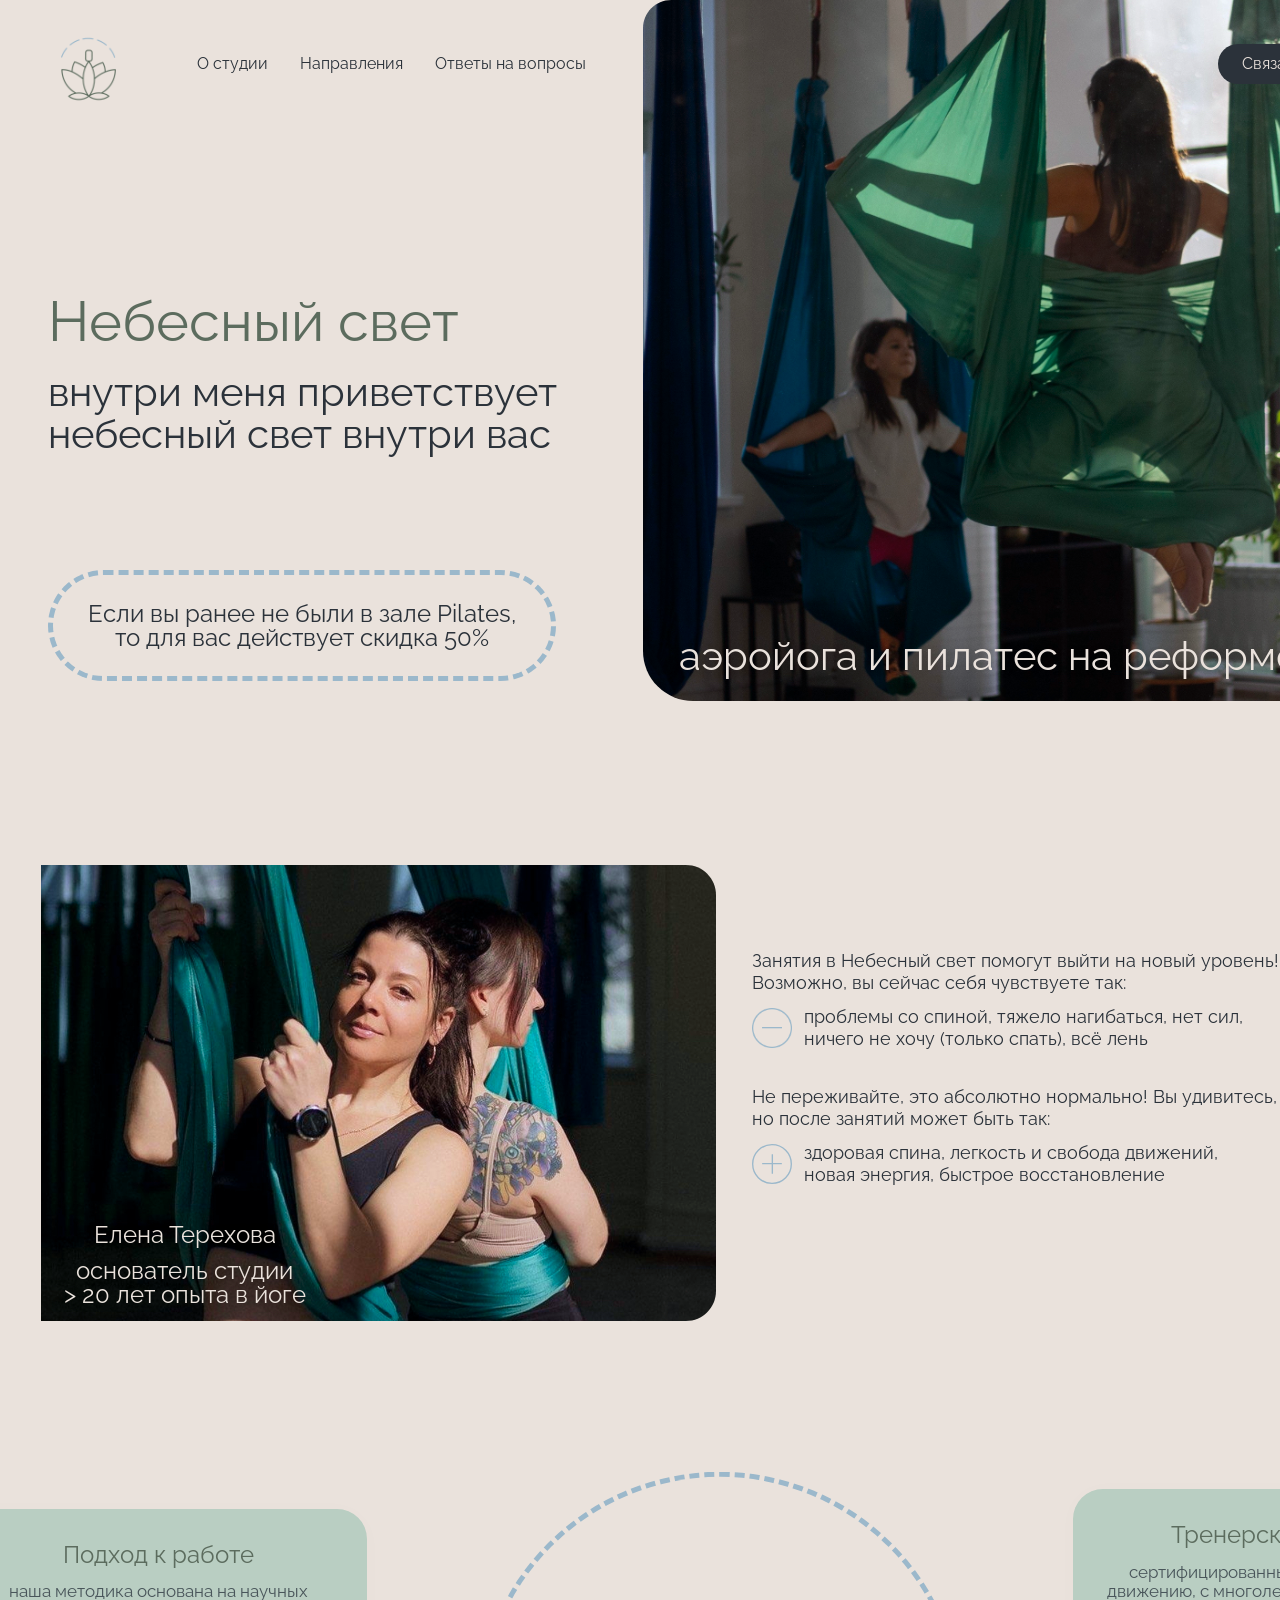
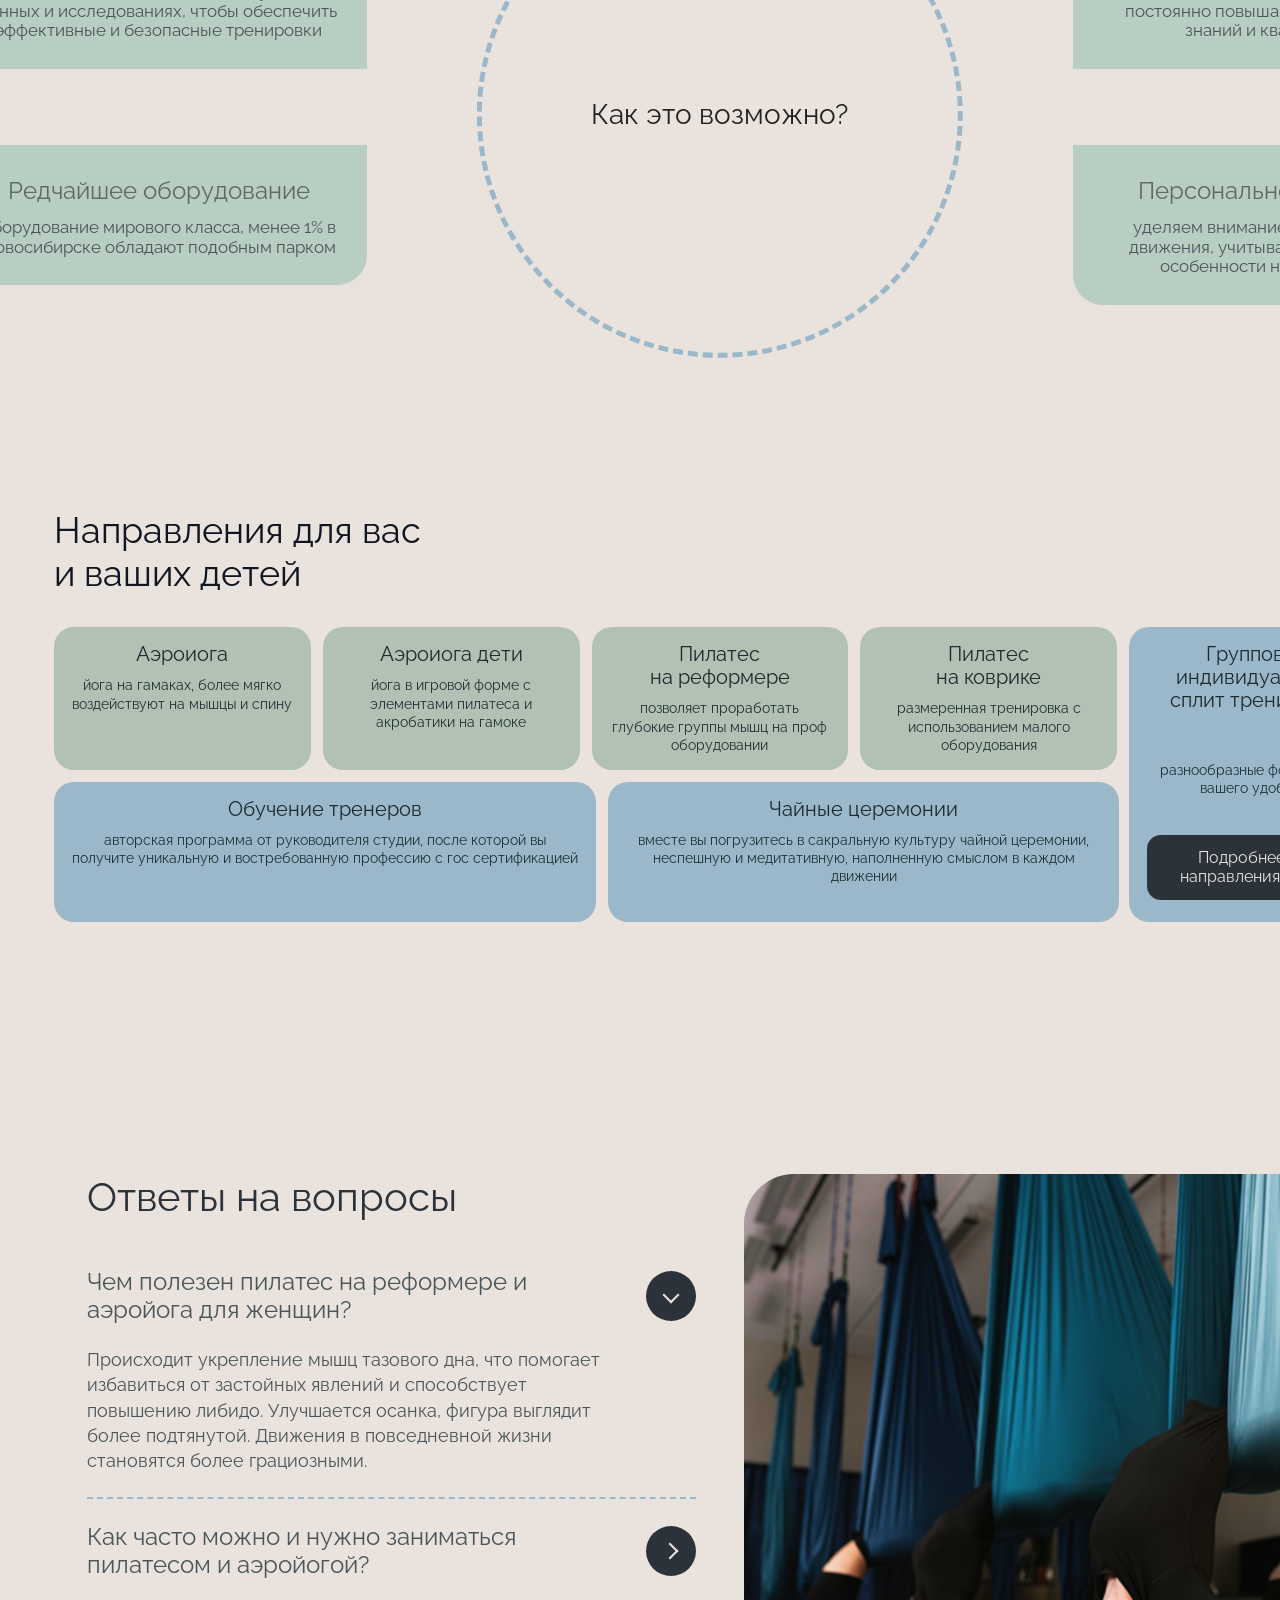
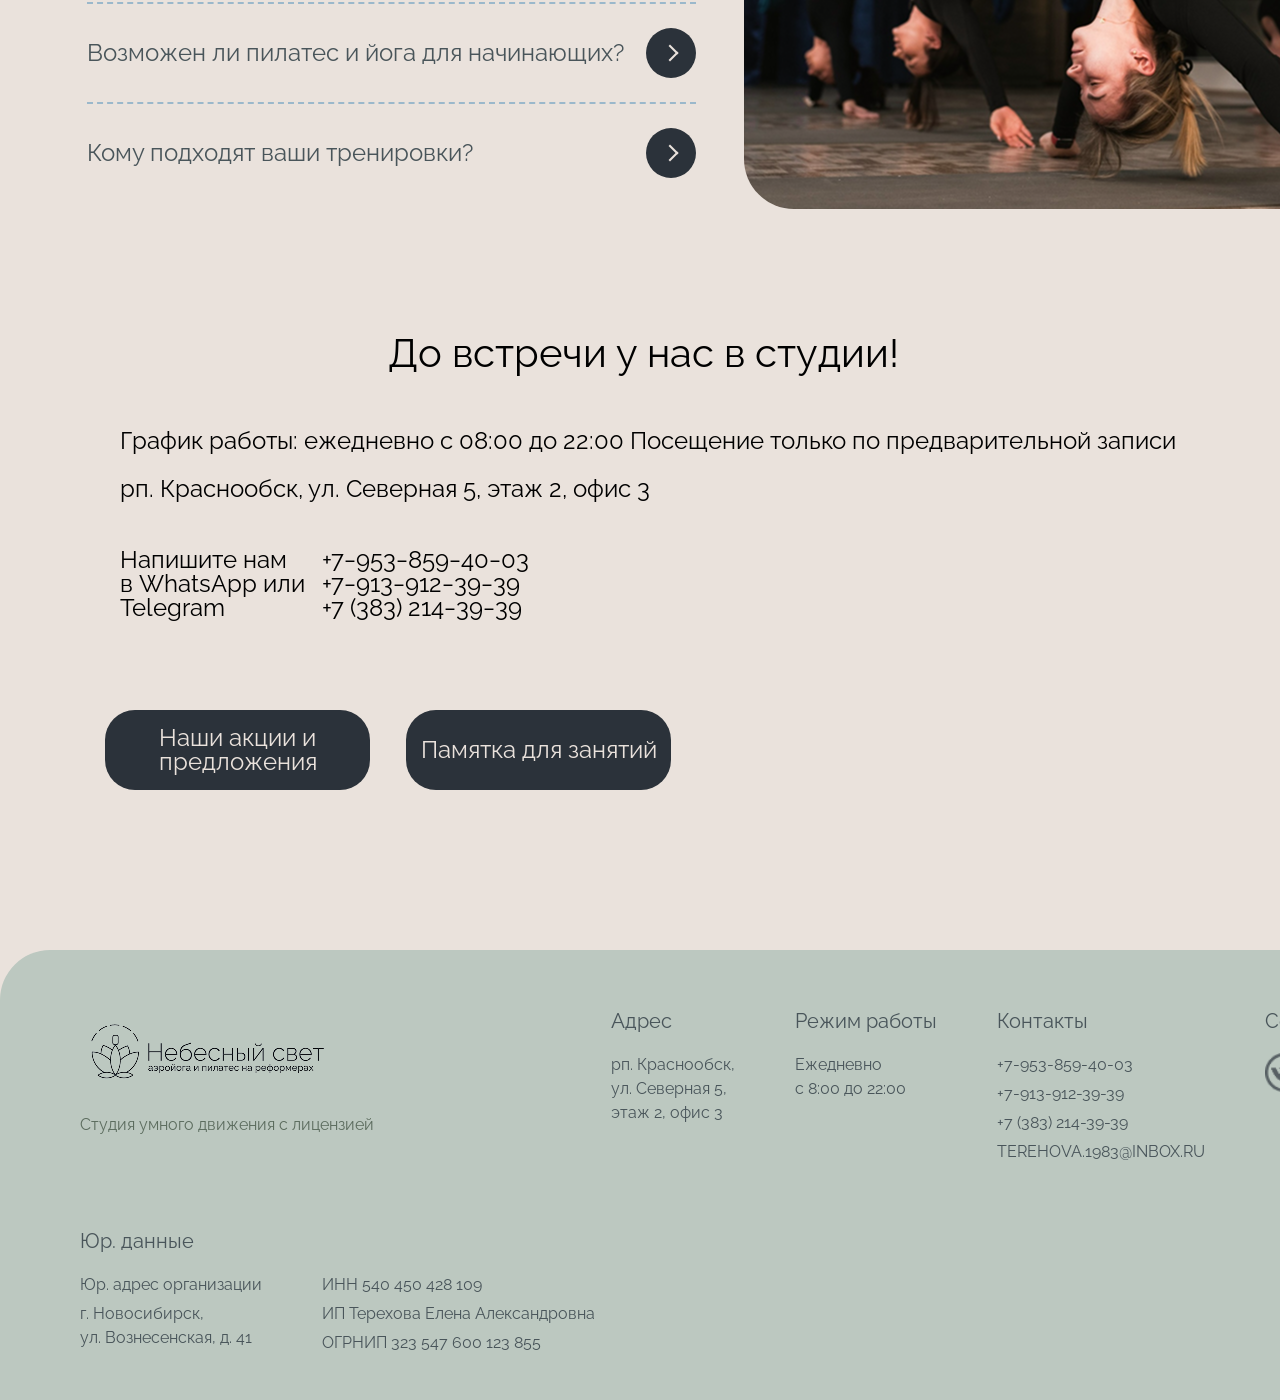
==== index.html @ 14a19663 "Add files via upload" ====
<!DOCTYPE html>
<html lang="ru">
  <head>
    <meta charset="UTF-8" />
    <meta name="viewport" content="width=device-width, initial-scale=1.0" />
    <title>Небесный свет - Главная</title>
    <link rel="preconnect" href="https://fonts.googleapis.com" />
    <link rel="preconnect" href="https://fonts.gstatic.com" crossorigin />
    <link
      href="https://fonts.googleapis.com/css2?family=Raleway:ital,wght@0,100..900;1,100..900&display=swap"
      rel="stylesheet"
    />
    <link rel="stylesheet" href="./css/normalize.css" />
    <link rel="stylesheet" href="./css/index.css" />
  </head>
  <body>
    <div class="block1">
      <header>
        <a href="#" class="logo"><img src="./img/logo.svg" alt="Логотип" /></a>
        <nav>
          <a href="#" class="anav">О студии</a>
          <a href="#" class="anav">Направления</a>
          <a href="#" class="anav">Ответы на вопросы</a>
          <button class="bhed">Связаться с нами</button>
        </nav>
      </header>
      <img class="right-part" src="./img/Правая часть.svg" alt="Тренер с ребенком в гамаках">
      <div class="right-part-overlay"></div>
      <div class="block1-caption">аэройога и пилатес на реформерах</div>
      <div class="box1">
        <h1>Небесный свет</h1>
        <h2>внутри меня приветствует
          небесный свет внутри вас</h2>
          <p class="sale">Если вы ранее не были в зале Pilates,<br>
            то для вас действует скидка 50%</p>
      </div>
    </div>
    <div class="block2">
      <div class="rightblock2">
        <img src="./img/rightpartblock2.svg" alt="Основатель студии" class="block2img">
        <div class="block2-text"><p class="name">Елена Терехова </p>
        <p class="whoname">основатель студии <br>
          > 20 лет опыта в йоге</p></div>
      </div>
      <div class="rightblock3">
        <p class="do">Занятия в Небесный свет помогут выйти на новый уровень!
                      Возможно, вы сейчас себя чувствуете так:</p>
        <div class="minus-row">
          <img src="./img/минус.png" alt="минус" class="iconminus">
          <p class="minus">проблемы со спиной, тяжело нагибаться, нет сил,<br> ничего не хочу (только спать), всё лень</p>
        </div>
        <p class="textposle-">Не переживайте, это абсолютно нормально! Вы удивитесь,<br>
          но после занятий может быть так: </p>
          <div class="plus-row">
            <img src="./img/плюс.svg" alt="плюс" class="iconminus">
            <p class="minus">здоровая спина, легкость и свобода движений,<br>
              новая энергия, быстрое восстановление</p>
          </div>
      </div>
    </div>
    <div class="block3">
      <div class="blocks blocks-left">
        <div class="circle-card" id="one">
          <div class="circle-card-title">Подход к работе</div>
          <div class="circle-card-text">наша методика основана на научных данных и исследованиях, чтобы обеспечить эффективные и безопасные тренировки</div>
        </div>
        <div class="circle-card" id="two">
          <div class="circle-card-title">Редчайшее оборудование</div>
          <div class="circle-card-text">оборудование мирового класса, менее 1% в Новосибирске обладают подобным парком</div>
        </div>
      </div>
      <div class="circle">Как это возможно?</div>
      <div class="blocks blocks-right">
        <div class="circle-card" id="three">
          <div class="circle-card-title">Тренерский состав</div>
          <div class="circle-card-text">сертифицированные специалисты по движению, с многолетним опытом работы, постоянно повышающие свой уровень знаний и квалификации</div>
        </div>
        <div class="circle-card" id="four">
          <div class="circle-card-title">Персональное внимание</div>
          <div class="circle-card-text">уделяем внимание технике каждого движения, учитывая индивидуальные особенности наших клиентов</div>
        </div>
      </div>
    </div>
    <div class="block6" id="directions">
      <h2 class="block6-title">Направления для вас<br>и ваших детей</h2>
      <div class="block6-grid">
        <div class="dir-card">
          <h3>Аэроиога</h3>
          <p>йога на гамаках, более мягко воздействуют на мышцы и спину</p>
        </div>
        <div class="dir-card">
          <h3>Аэроиога дети</h3>
          <p>йога в игровой форме с элементами пилатеса и акробатики на гамоке</p>
        </div>
        <div class="dir-card">
          <h3>Пилатес<br>на реформере</h3>
          <p>позволяет проработать глубокие группы мышц на проф оборудовании</p>
        </div>
        <div class="dir-card">
          <h3>Пилатес<br>на коврике</h3>
          <p>размеренная тренировка с использованием малого оборудования</p>
        </div>
        <div class="dir-card tall">
          <h3>Групповые<br>индивидуальные<br>сплит тренировки</h3>
          <p>разнообразные форматы для вашего удобства</p>
          <a class="dir-button" href="#">Подробнее про направления и цены</a>
        </div>
        <div class="dir-card wide">
          <h3>Обучение тренеров</h3>
          <p>авторская программа от руководителя студии, после которой вы получите уникальную и востребованную профессию с гос сертификацией</p>
        </div>
        <div class="dir-card tea">
          <h3>Чайные церемонии</h3>
          <p>вместе вы погрузитесь в сакральную культуру чайной церемонии, неспешную и медитативную, наполненную смыслом в каждом движении</p>
        </div>
      </div>
    </div>
    <div class="block5">
      <div class="block5-content">
        <h2 class="block5-title">Ответы на вопросы</h2>
        <div class="faq-container">
          <div class="faq-item open">
            <div class="faq-question">
              <span>Чем полезен пилатес на реформере и аэройога для женщин?</span>
              <div class="faq-arrow"></div>
            </div>
            <div class="faq-answer">
              Происходит укрепление мышц тазового дна, что помогает избавиться от застойных явлений и способствует повышению либидо. Улучшается осанка, фигура выглядит более подтянутой. Движения в повседневной жизни становятся более грациозными.
            </div>
          </div>
          <div class="faq-item">
            <div class="faq-question">
              <span>Как часто можно и нужно заниматься пилатесом и аэройогой?</span>
              <div class="faq-arrow"></div>
            </div>
            <div class="faq-answer">
              Рекомендуется заниматься 2-3 раза в неделю для достижения оптимальных результатов. Регулярность важна для поддержания тонуса и прогресса.
            </div>
          </div>
          <div class="faq-item">
            <div class="faq-question">
              <span>Возможен ли пилатес и йога для начинающих?</span>
              <div class="faq-arrow"></div>
            </div>
            <div class="faq-answer">
              Да, конечно! Наши программы адаптированы для любого уровня подготовки. Тренеры всегда помогут и подскажут, как правильно выполнять упражнения.
            </div>
          </div>
          <div class="faq-item">
            <div class="faq-question">
              <span>Кому подходят ваши тренировки?</span>
              <div class="faq-arrow"></div>
            </div>
            <div class="faq-answer">
              Тренировки подходят всем, кто хочет улучшить свое здоровье, гибкость и силу, независимо от возраста и физической подготовки. Есть специальные программы для детей и беременных.
            </div>
          </div>
        </div>
      </div>
      <div class="block5-image">
        <img src="./img/block5.png" alt="Ответы на вопросы">
      </div>
    </div>
    <script>
      document.querySelectorAll('.faq-question').forEach(item => {
        item.addEventListener('click', event => {
          const parent = item.parentElement;
          parent.classList.toggle('open');
        });
      });
    </script>
    <div class="block6">
      <div class="map"><script type="text/javascript" charset="utf-8" async src="https://api-maps.yandex.ru/services/constructor/1.0/js/?um=constructor%3Aa9c8f09eeb94b7755ca76f378b3cb37930aa3803324b021477bf59df770c48a4&amp;width=772&amp;height=654&amp;lang=ru_RU&amp;scroll=true"></script></div>
      <div class="righttext">
        <p class="righttext-title">До встречи у нас в студии!</p>
        <p class="righttext-content">График работы: ежедневно с 08:00 до 22:00 Посещение только по предварительной записи</p>
        <p class="righttext-address">рп. Краснообск, ул. Северная 5, этаж 2, офис 3</p>
        <div class="contactr">
        <p class="righttext-num">Напишите нам <br>
в WhatsApp или Telegram</p>
<p class="num">+7‒953‒859‒40‒03 <br>
+7‒913‒912‒39‒39 <br>
+7 (383) 214‒39‒39</p>
</div>
<div class="button6">
<button class="righttext-button">Наши акции
и предложения</button>
<button class="righttext-button">Памятка
для занятий</button>
</div>
      </div>
    </div>
    <footer class="footer">
      <div class="footer-container">
        <div class="footer-top">
          <div class="footer-brand">
            <div class="footer-logo-row">
              <img src="./img/logo.png" alt="Небесный свет" class="footer-logo">
              <div class="footer-logo-text">
              </div>
            </div>
            <p class="footer-tagline">Студия умного движения с лицензией</p>
          </div>
          <div class="footer-columns">
            <div class="footer-col">
              <h4>Адрес</h4>
              <p>рп. Краснообск,<br>ул. Северная 5,<br>этаж 2, офис 3</p>
            </div>
            <div class="footer-col">
              <h4>Режим работы</h4>
              <p>Ежедневно<br>с 8:00 до 22:00</p>
            </div>
            <div class="footer-col contacts-col">
              <h4>Контакты</h4>
              <p>+7-953-859-40-03</p>
              <p>+7-913-912-39-39</p>
              <p>+7 (383) 214-39-39</p>
              <p class="email">TEREHOVA.1983@INBOX.RU</p>
            </div>
            <div class="footer-col">
              <h4>Соц. сети</h4>
              <div class="footer-socials">
                <a href="#"><img src="./img/Link button-VK.png" alt="VK"></a>
                <a href="#"><img src="./img/Link button-wh.png" alt="WhatsApp"></a>
              </div>
            </div>
          </div>
        </div>
        <div class="footer-bottom">
          <div class="footer-legal-title">Юр. данные</div>
          <div class="footer-legal-info">
            <div class="legal-col">
              <p>Юр. адрес организации</p>
              <p>г. Новосибирск,<br>ул. Вознесенская, д. 41</p>
            </div>
            <div class="legal-col">
              <p>ИНН 540 450 428 109</p>
              <p>ИП Терехова Елена Александровна</p>
              <p>ОГРНИП 323 547 600 123 855</p>
            </div>
          </div>
        </div>
      </div>
    </footer>
  </body>
</html>
---- css/index.css ----
* {
  box-sizing: border-box;
}
body {
  margin: 0;
  padding: 0;
  width: 100%;
  min-width: 1440px;
  min-height: 100vh;
  overflow-x: hidden;
  background-color: #eae2dc;
  font-family: Raleway, sans-serif;
}
.block1 {
  position: relative;
  max-width: 1440px;
  min-height: 747px;
  margin: 0 auto;
  padding: 24px 48px 48px 48px;
  overflow: hidden;
}
header {
  display: flex;
  align-items: center;
  gap: 32px;
  height: 80px;
}
.logo {
  width: 82px;
  height: 80px;
  margin: 7px 35px 0 0;
}
nav {
  display: flex;
  align-items: center;
  gap: 32px;
}
.anav {
  font-family: Raleway;
  font-weight: 400;
  font-style: Regular;
  font-size: 16px;
  line-height: 100%;
  letter-spacing: 0%;
  text-align: center;
  font-variant: small-caps;
  text-decoration: none;
  color: #2b323a;
  white-space: nowrap;
}
.bhed {
  z-index: 2;
  margin-left: 600px;
  width: 180px;
  height: 40px;
  gap: 4px;
  border-radius: 1000px;
  padding: 8px 24px;
  background-color: #2b323a;
  color: #eae2dc;
  border: none;
  cursor: pointer;
  white-space: nowrap;
}
.bhed:hover {
  background-color: #eae2dc;
  color: #2b323a;
  border: 1px solid #2b323a;
}
.right-part{
  position: absolute;
  top: 0px;
  right: 48px;
  bottom: 48px;
  width: 52%;
  min-width: 52%;
  max-width: 52%;
  height: auto;
  object-fit: cover;
  z-index: 0;
  border-radius: 0 0 0 50px;
}
.box1{
  position: relative;
  z-index: 1;
  margin-top: 120px;
  max-width: 560px;
  color: #2b323a;
}
.box1 h1{
  margin: 185px 0 18px 0;
  font-family: Raleway;
  font-weight: 400;
  font-size: 56px;
  line-height: 64px;
  letter-spacing: 0;
  font-variant: normal;
  text-align: left;
  color: #5C6C5E;
}
.box1 h2{
  margin: 0;
  font-family: Raleway;
  font-weight: 400;
  font-size: 40px;
  line-height: 42px;
  letter-spacing: 0;
  text-align: left;
  font-variant: normal;
}
.sale{
  width: 508px;
  height: 111px;
  margin-top: 115px;
  font-family: Raleway;
font-weight: 400;
font-style: Regular;
font-size: 24px;
line-height: 100%;
letter-spacing: 0%;
font-variant: normal;
border: 5px #9BB8CB dashed;
border-radius: 100px;
  display: flex;
  align-items: center;
  justify-content: center;
  text-align: center;
  padding: 0 32px;
}
.block2 {
  width: 100%;
  max-width: 1395px;
  height: 456px;
  display: flex;
  justify-content: center;
  margin: 112px auto 0 auto;
}
rightblock2{
  max-width: 675px;
  min-height: 456px;
}
.rightblock2 {
  position: relative;
}
.block2-text {
  position: absolute;
  top: 90%;
  left: 19%;
  transform: translate(-50%, -50%);
  width: 90%;
  color: #fff;
  font-size: 36px;
  text-align: center;
  text-shadow: 0 2px 8px rgba(0,0,0,0.35);
  pointer-events: none;
  font-family: Raleway, sans-serif;
}
.name{
  font-family: Raleway;
font-weight: 400;
font-style: Regular;
font-size: 24px;
line-height: 100%;
letter-spacing: 0%;
font-variant: normal;
margin: 0 0 12px 32px;
color: #EAE2DC;
}
.whoname{
  font-family: Raleway;
font-weight: 400;
font-style: Regular;
font-size: 24px;
line-height: 100%;
letter-spacing: 0%;
font-variant: normal;
margin: 0;
margin: 0 0 21px 32px;
color: #EAE2DC;
}
.rightblock3{
  max-width: 684px;
  max-height: 286px;
}
.block1-caption {
  position: absolute;
  left: 71%;
  bottom: 77px;
  transform: translateX(-50%);
  z-index: 3;
  color: #EAE2DC;
  font-family: Raleway, sans-serif;
  font-weight: 400;
  font-style: normal;
  font-size: 40px;
  line-height: 100%;
  letter-spacing: 0;
  text-align: center;
  font-variant: normal;
  width: 90%;
  text-shadow: 0 2px 8px rgba(0,0,0,0.18);
  pointer-events:none;
  word-break: break-word;
}
#minuspng{
  width: 57px;
  height: 57px;
}
.minus-row {
  display: flex;
  align-items: center;
  gap: 12px;
  margin-top: 12px;
  margin-bottom: 10px;
}
.iconminus {
  display: inline-block;
  vertical-align: middle;
  width: 40px;
  height: 40px;
  margin-left: 36px;
}
.minus {
  margin: 0;
  font-family: Raleway, sans-serif;
  font-size: 18px;
  line-height: 22px;
  font-weight: 400;
  color: #2b323a;
  vertical-align: middle;
}
.textposle-{
  margin: 36px 45px 12px 36px ;
  font-family: Raleway, sans-serif;
  font-size: 18px;
  line-height: 22px;
  font-weight: 400;
  color: #2b323a;
  vertical-align: middle;
}
.do{
  font-family: Raleway, sans-serif;
  font-size: 18px;
  line-height: 22px;
  font-weight: 400;
  color: #2b323a;
  vertical-align: middle;
  margin: 85px 45px 0px 36px;
}
.plus-row{
  display: flex;
  align-items: center;
  gap: 12px;
  margin-top: 12px;
  margin-bottom: 10px;
}
.block3{
  margin: 112px auto 0 auto;
  display: flex;
  justify-content: center;
  align-items: center;
  width: 1285px;
  height: 564px;
  position: relative;
  gap: 45px;
}
.blocks {
  display: flex;
  flex-direction: column;
  gap: 40px;
  width: 370px;
}
.circle {
  position: absolute;
  left: 50%;
  top: 50%;
  width: 462px;
  height: 462px;
  background: none;
  border-radius: 50%;
  border: 5px dashed #9BB8CB;
  transform: translate(-50%, -50%);
  display: flex;
  align-items: center;
  justify-content: center;
  font-family: Raleway, sans-serif;
  font-size: 40px;
  font-weight: 400;
  color: #222;
  z-index: 1;
  text-align: center;
  box-sizing: border-box;
  padding: 16px;
  background: none;
}
.circle-card {
  margin-bottom: 36px;
  background: #b9cec2;
  box-sizing: border-box;
  padding: 32px 28px 28px 28px;
  font-family: Raleway, sans-serif;
  box-shadow: 0 2px 24px rgba(41,62,60,0.014);
  color: #49555A;
  font-size: 20px;
  min-height: 138px;
  position: relative;
  z-index: 2;
  word-break: break-word;
  width: 417px;
  text-align: center;
}
.circle-card-title {
  margin-bottom: 14px;
  font-size: 24px;
  color: #5C6C5E;
  font-weight: 400;
}
.circle-card-text {
  font-size: 17px;
  color: #49555A;
  font-weight: 400;
  text-align: center;
}
.blocks.blocks-left {
  position: relative;
  right: 165px;
}
.blocks.blocks-right {
  position: relative;
  left: 165px;
}
.blocks-left { align-items: flex-end; }
.blocks-right { align-items: flex-start; }

.block6{
  margin: 112px auto 0 auto;
  width: 100%;
  max-width: 1380px;
  padding: 0 24px 48px 24px;
  box-sizing: border-box;
}
.block6-title{
  font-family: Raleway, sans-serif;
  font-size: 36px;
  font-weight: 400;
  color: #0f1621;
  margin: 0 0 32px 0;
  line-height: 1.2;
}
.block6-grid{
  display: grid;
  grid-template-columns: repeat(5, 1fr);
  grid-template-rows: auto auto 80px;
  gap: 12px;
}
.dir-card{
  background: #B1C1B4;
  border-radius: 20px;
  padding: 16px 18px;
  box-sizing: border-box;
  font-family: Raleway, sans-serif;
  color: #1d2a2e;
  min-height: 140px;
  text-align: center;
}
.dir-card.tall{
  background-color: #9BB8CB;
  grid-column: 5 / span 1;
  grid-row: 1 / span 2;
  display: flex;
  flex-direction: column;
  justify-content: space-between;
  padding-bottom: 22px;
  position: relative;
}
.dir-card h3{
  margin: 0 0 10px 0;
  font-size: 20px;
  font-weight: 400;
  text-align: center;
}
.dir-card p{
  margin: 0;
  font-size: 14px;
  line-height: 1.3;
  color: #1f2f33;
  text-align: center;
}
.dir-card.wide{
  grid-column: 1 / span 3;
  grid-row: 2 / span 1;
}
.dir-button{
  color: #eae2dc;
  text-decoration: none;
  font-family: Raleway, sans-serif;
  font-size: 16px;
  padding: 14px 22px;
  border-radius: 14px;
  display: inline-block;
  background: #2b323a;
  align-self: center;
}
.dir-button:hover{
  background: #eae2dc;
  color: #2b323a;
  border: 1px solid #2b323a;
}
.dir-card.tea{
  grid-column: 4 / span 2;
  grid-row: 2 / span 1;
}
.dir-button-card{
  grid-column: 5 / span 1;
  grid-row: 3 / span 1;
  display: flex;
  align-items: center;
  justify-content: center;
}
.dir-card.wide {
  background-color: #9BB8CB;
  max-width: 542px;
  max-height: 200px;
}
.dir-card.tea {
  background-color: #9BB8CB;
  position: relative;
  grid-column: 4 / span 2;
  grid-row: 2 / span 1;
  right: 252px;
  max-width: 511px;
  max-height: 200px;
}

.block5 {
  width: 1362px;
  height: 635px;
  margin: 112px auto 0 auto;
  display: flex;
  padding: 0 0 0 48px;
  box-sizing: border-box;
}

.block5-content {
  flex: 1;
  padding: 0 48px 0 0;
  display: flex;
  flex-direction: column;
  justify-content: flex-start;
}

.block5-title {
  font-family: Raleway, sans-serif;
  font-size: 40px;
  font-weight: 400;
  color: #2b323a;
  margin: 0 0 48px 0;
}

.faq-container {
  display: flex;
  flex-direction: column;
}

.faq-item {
  border-bottom: 2px dashed #9BB8CB;
  padding-bottom: 24px;
  margin-bottom: 24px;
}
.faq-item:last-child {
  border-bottom: none;
  margin-bottom: 0;
  padding-bottom: 0;
}

.faq-question {
  display: flex;
  justify-content: space-between;
  align-items: center;
  font-family: Raleway, sans-serif;
  font-size: 24px;
  color: #49555A;
  cursor: pointer;
  gap: 20px;
}

.faq-arrow {
  width: 50px;
  height: 50px;
  border-radius: 50%;
  background-color: #2b323a;
  display: flex;
  justify-content: center;
  align-items: center;
  flex-shrink: 0;
  transition: transform 0.3s ease;
}

.faq-arrow::after {
  content: '';
  border: solid #eae2dc;
  border-width: 0 2px 2px 0;
  display: inline-block;
  padding: 5px;
  transform: rotate(-45deg);
  margin-left: -2px;
}

.faq-item.open .faq-arrow {
  transform: rotate(90deg);
}

.faq-answer {
  display: none;
  font-family: Raleway, sans-serif;
  font-size: 18px;
  line-height: 1.4;
  color: #49555A;
  margin-top: 24px;
  max-width: 90%;
}
.faq-item.open .faq-answer {
  display: block;
}

.block5-image {
  width: 50%;
  position: relative;
  display: flex;
}
.block5-image img {
  width: 100%;
  height: 100%;
  object-fit: cover;
  border-top-left-radius: 50px;
  border-bottom-left-radius: 50px;
}
.block6{
  display: flex;
  margin-top: 112px;
  margin-bottom: 112px;
}
#directions{
  flex-direction: column;
}
.map{
border-top-right-radius: 30px;
border-bottom-right-radius: 30px;

}
.righttext-title{
  font-family: Raleway;
font-weight: 400;
font-style: Regular;
font-size: 40px;
line-height: 100%;
letter-spacing: 0%;
text-align: center;
font-variant: normal;
margin: 12px 76px 56px 80px;

}
.righttext-content{
  font-family: Raleway;
font-weight: 400;
font-style: Regular;
font-size: 24px;
line-height: 100%;
letter-spacing: 0%;
font-variant: normal;
margin: 0 53px 24px 66px;
}
.righttext-address{
  font-family: Raleway;
font-weight: 400;
font-style: Regular;
font-size: 24px;
line-height: 100%;
letter-spacing: 0%;
font-variant: normal;
margin: 0 68px 23px 66px;
}
.righttext-num{
  width: 202px;
  font-family: Raleway;
font-weight: 400;
font-style: Regular;
font-size: 24px;
line-height: 100%;
letter-spacing: 0%;
}
.num{
  font-family: Raleway;
font-weight: 400;
font-style: Regular;
font-size: 24px;
line-height: 100%;
letter-spacing: 0%;
font-variant: normal;
}
.contactr{
  display: flex;
  margin-left: 66px;
  margin-bottom: 66px;
}
.righttext-button{
  width: 265px;
height: 80px;
font-family: Raleway;
font-weight: 400;
font-style: Regular;
font-size: 24px;
line-height: 100%;
letter-spacing: 0%;
text-align: center;
font-variant: normal;
background-color: #2b323a;
color: #eae2dc;
border: none;
border-radius: 30px;

}
.righttext-button:hover{
  background: #eae2dc;
  color: #2b323a;
  border: 1px solid #2b323a;
}
.button6{
  display: flex;
  margin-left: 51px;
  gap: 36px;
}

/* Footer Styles */
.footer {
  width: 100%;
  max-width: 1440px;
  margin: 0 auto;
  background-color: #BCC8C0; /* Sage green tone matching screenshot */
  border-top-left-radius: 50px;
  border-top-right-radius: 50px;
  padding: 60px 80px 40px 80px;
  box-sizing: border-box;
  color: #2b323a;
}

.footer-container {
  display: flex;
  flex-direction: column;
  gap: 60px;
}

.footer-top {
  display: flex;
  justify-content: space-between;
  align-items: flex-start;
}

.footer-brand {
  max-width: 350px;
}

.footer-logo-row {
  display: flex;
  align-items: center;
  gap: 15px;
  margin-bottom: 20px;
}

.footer-logo {
  height: auto;
}

.footer-logo-text h3 {
  margin: 0;
  font-size: 24px;
  font-weight: 400;
  line-height: 1.2;
  color: #5C6C5E; /* Darker green for brand name */
}

.footer-logo-text p {
  margin: 5px 0 0 0;
  font-size: 12px;
  color: #5C6C5E;
}

.footer-tagline {
  font-size: 16px;
  color: #5C6C5E;
  margin: 0;
}

.footer-columns {
  display: flex;
  gap: 60px;
}

.footer-col h4 {
  font-size: 20px;
  font-weight: 400;
  margin: 0 0 20px 0;
  color: #49555A;
}

.footer-col p {
  margin: 0;
  font-size: 16px;
  line-height: 1.5;
  color: #49555A;
}

.contacts-col p {
  margin-bottom: 5px;
}

.email {
  text-transform: uppercase;
  margin-top: 10px;
  display: block;
}

.footer-socials {
  display: flex;
  gap: 15px;
}

.footer-socials img {
  width: 40px;
  height: 40px;
}

.footer-bottom {
  border-top: 1px solid rgba(0,0,0,0.0); /* Divider if needed, invisible for now */
  padding-top: 0;
}

.footer-legal-title {
  font-size: 20px;
  margin-bottom: 20px;
  color: #49555A;
}

.footer-legal-info {
  display: flex;
  gap: 60px;
}

.legal-col p {
  margin: 0 0 5px 0;
  font-size: 16px;
  color: #49555A;
  line-height: 1.5;
}

@media (max-width: 900px) {
  .footer {
    padding: 40px 20px;
    border-radius: 30px 30px 0 0;
  }

  .footer-top {
    flex-direction: column;
    gap: 40px;
  }

  .footer-columns {
    flex-direction: column;
    gap: 30px;
  }

  .footer-legal-info {
    flex-direction: column;
    gap: 20px;
  }
}

@media (max-width: 1400px) {
  .block3 {
    width: 98vw;
    min-width: 320px;
    max-width: 100vw;
    gap: 29.3194vw;
  }
  .blocks { width: 28vw; min-width: 220px; }
  .circle { width: 38vw; height: 38vw; min-width: 240px; min-height: 240px; font-size: 28px; }
}
@media (max-width: 900px) {
  .block3 {
    margin: 71px 0 0 0;
    flex-direction: column;
    height: auto;
    width: 100vw;
    gap: 12px;
  }
  .blocks {
    width: 96vw;
    min-width: 0;
    gap: 12px;
    align-items: center;
  }
  .circle {
    position: relative;
    left: 3%;
    top: unset;
    width: 230px;
    height: 230px;
    min-width: unset;
    min-height: unset;
    font-size: 19px;
    padding: 6px;
    margin: 16px auto 22px auto;
    transform: none;
    text-align: center;
    display: flex;
    justify-content: center;
    align-items: center;
  }
  .circle-card {
    border-radius: 20px;
    padding: 18px 11px 14px 13px;
    font-size: 16px;
    min-height: 0;
    width: 100%;
    margin-bottom: 0;
  }
  .circle-card-title {
    font-size: 17px;
    margin-bottom: 6px;
  }
  .circle-card-text {
    font-size: 14px;
  }
  .blocks-left, .blocks-right { align-items: center; }
  .blocks.blocks-left { right: 0; }
  .blocks.blocks-right { left: 0; }
  .block6{
    margin: 54px 0 24px 0;
    padding: 0 10px 32px 10px;
  }
  .block6-title{
    font-size: 24px;
    text-align: center;
    margin-bottom: 18px;
  }
  .block6-grid{
    grid-template-columns: 1fr;
    grid-template-rows: auto;
    justify-items: stretch;
  }
  .dir-card,
  .dir-card.wide,
  .dir-card.tall,
  .dir-card.tea,
  .dir-button-card{
    grid-column: auto;
    grid-row: auto;
    max-width: none;
    max-height: none;
    position: static;
    right: 0;
  }
  .dir-card{
    min-height: auto;
    width: 100%;
  }
  .dir-card.tall,
  .dir-card.wide,
  .dir-card.tea{
    width: 100%;
  }
  .dir-button-card{
    display: flex;
    justify-content: center;
  }
  .dir-button{
    position: relative;
    top: 10px;
    width: auto;
    text-align: center;
  }

  .block5 {
    margin: 54px 0 0 0;
    flex-direction: column;
    padding: 0 0 32px 0; /* Removed side padding to allow full control */
  }
  .block5-content {
    width: 100%;
    padding: 0 10px; /* Add padding here for content */
    margin-bottom: 24px;
    box-sizing: border-box;
  }
  .block5-title {
    font-size: 24px;
    text-align: center;
    margin-bottom: 24px;
  }
  .faq-question {
    font-size: 18px;
    gap: 12px;
  }
  .faq-arrow {
    width: 40px;
    height: 40px;
  }
  .faq-answer {
    font-size: 16px;
    margin-top: 16px;
  }
  .block5-image {
    width: 92%;
    margin: 0 auto;
    height: auto;
    justify-content: center;
  }
  .block5-image img {
    border-radius: 20px;
    height: 300px;
    object-fit: cover;
    width: 100%;
  }
}
#one{
border-top-right-radius: 30px;
border-bottom-left-radius: 30px;
}
#two{
border-top-left-radius: 30px;
border-bottom-right-radius: 30px;
}
#three{
border-top-left-radius: 30px;
border-bottom-right-radius: 30px;
}
#four{
border-top-right-radius: 30px;
border-bottom-left-radius: 30px;
}
@media (max-width: 900px) {
  body {
    min-width: 100vw;
    padding: 0;
  }
  .block1 {
    max-width: 100vw;
    padding: 12px 8px 24px 8px;
    min-height: unset;
    height: auto;
  }
  header {
    flex-direction: column;
    height: auto;
    gap: 12px;
    padding: 0;
  }
  .logo {
    margin: 0 auto 12px auto;
    width: 64px;
    height: 64px;
  }
  .bhed {
    margin-left: 0;
    margin-top: 8px;
    width: 100%;
    min-width: 0;
    font-size: 16px;
  }
  .right-part {
    position: static;
    width: 100vw;
    min-width: unset;
    max-width: 100vw;
    height: auto;
    border-radius: 0;
    margin: 10px 0 0 0;
    display: block;
  }
  .box1 {
    margin-top: 32px;
    max-width: 100vw;
    padding: 0;
    text-align: center;
  }
  .box1 h1, .box1 h2 {
    font-size: 28px;
    line-height: 32px;
    margin-left: 0;
    text-align: center;
  }
  .sale {
    width: 100%;
    min-width: 0;
    font-size: 16px;
    padding: 4px 8px;
    margin-top: 24px;
    height: auto;
  }
  .block2 {
    flex-direction: column;
    width: 100vw;
    max-width: 100vw;
    min-width: 0;
    height: auto;
    margin: 40px auto 0 auto;
    padding: 0;
    gap: 16px;
  }
  .rightblock2, .rightblock3 {
    max-width: 100vw;
    min-width: 0;
    width: 100vw;
    margin: 0;
  }
  .block2img {
    width: 100vw;
    height: auto;
    border-radius: 0;
    display: block;
  }
  .block2-text {
    width: 96vw;
    left: 50%;
    top: 50%;
    font-size: 18px;
    padding: 4px 4vw;
  }
  .name, .whoname {
    font-size: 18px;
    margin-left: 0;
  }
  .rightblock2 {
    position: relative;
  }
  .bhed {
    position: absolute;
    right: 12px;
    left: unset;
    bottom: 12px;
    margin: 0;
    min-width: 120px;
    width: auto;
    z-index: 3;
  }
  .block2-text {
    left: 0;
    right: unset;
    top: unset;
    bottom: 0;
    width: auto;
    max-width: 90vw;
    padding: 12px 16px 10px 16px;
    text-align: left;
    font-size: 16px;
    background: none;
  }
  .block1 {
    position: relative;
  }
  .bhed {
    position: absolute;
    top: 16px;
    right: 16px;
    left: unset;
    bottom: unset;
    margin: 0;
    z-index: 10;
    width: auto;
    min-width: 120px;
  }
  .rightblock2 {
    position: relative;
  }
  .block2-text {
    left: 50%;
    bottom: 18px;
    top: unset;
    right: unset;
    transform: translateX(-50%);
    text-align: center;
    width: auto;
    max-width: 90vw;
    padding: 10px 12px 8px 12px;
    font-size: 16px;
    background: rgba(44,54,70,0.76);
    border-radius: 14px;
    word-break: break-word;
    box-sizing: border-box;
  }
  .block1-caption {
    font-size: 20px;
    left: 50%;
    bottom: 195px;
    width: 98vw;
    max-width: none;
    padding: 4px 6vw;
    text-align: center;
    transform: translateX(-50%);
  }
  .minus-row {
    gap: 10px;
  }
  .iconminus {
    width: 30px;
    height: 30px;
  }
  .minus {
    font-size: 14px;
    line-height: 18px;
  }
}

@media (max-width: 500px) {
  .block1 {
    padding: 4px 2px 10px 2px;
  }
  .box1 h1 {
    font-size: 20px;
    margin: 18px 0 10px 0;
  }
  .box1 h2, .name, .whoname {
    font-size: 14px;
  }
  nav {
    gap: 8px;
    font-size: 12px;
  }
  .bhed {
    top: 124px;
        left: 60px;
    height: 32px;
    font-size: 12px;
    padding: 4px 8px;
  }
  .sale {
    width: 301px;
    border-width: 2px;
    padding: 1px 4px;
    font-size: 12px;
    border-radius: 30px;
  }
}
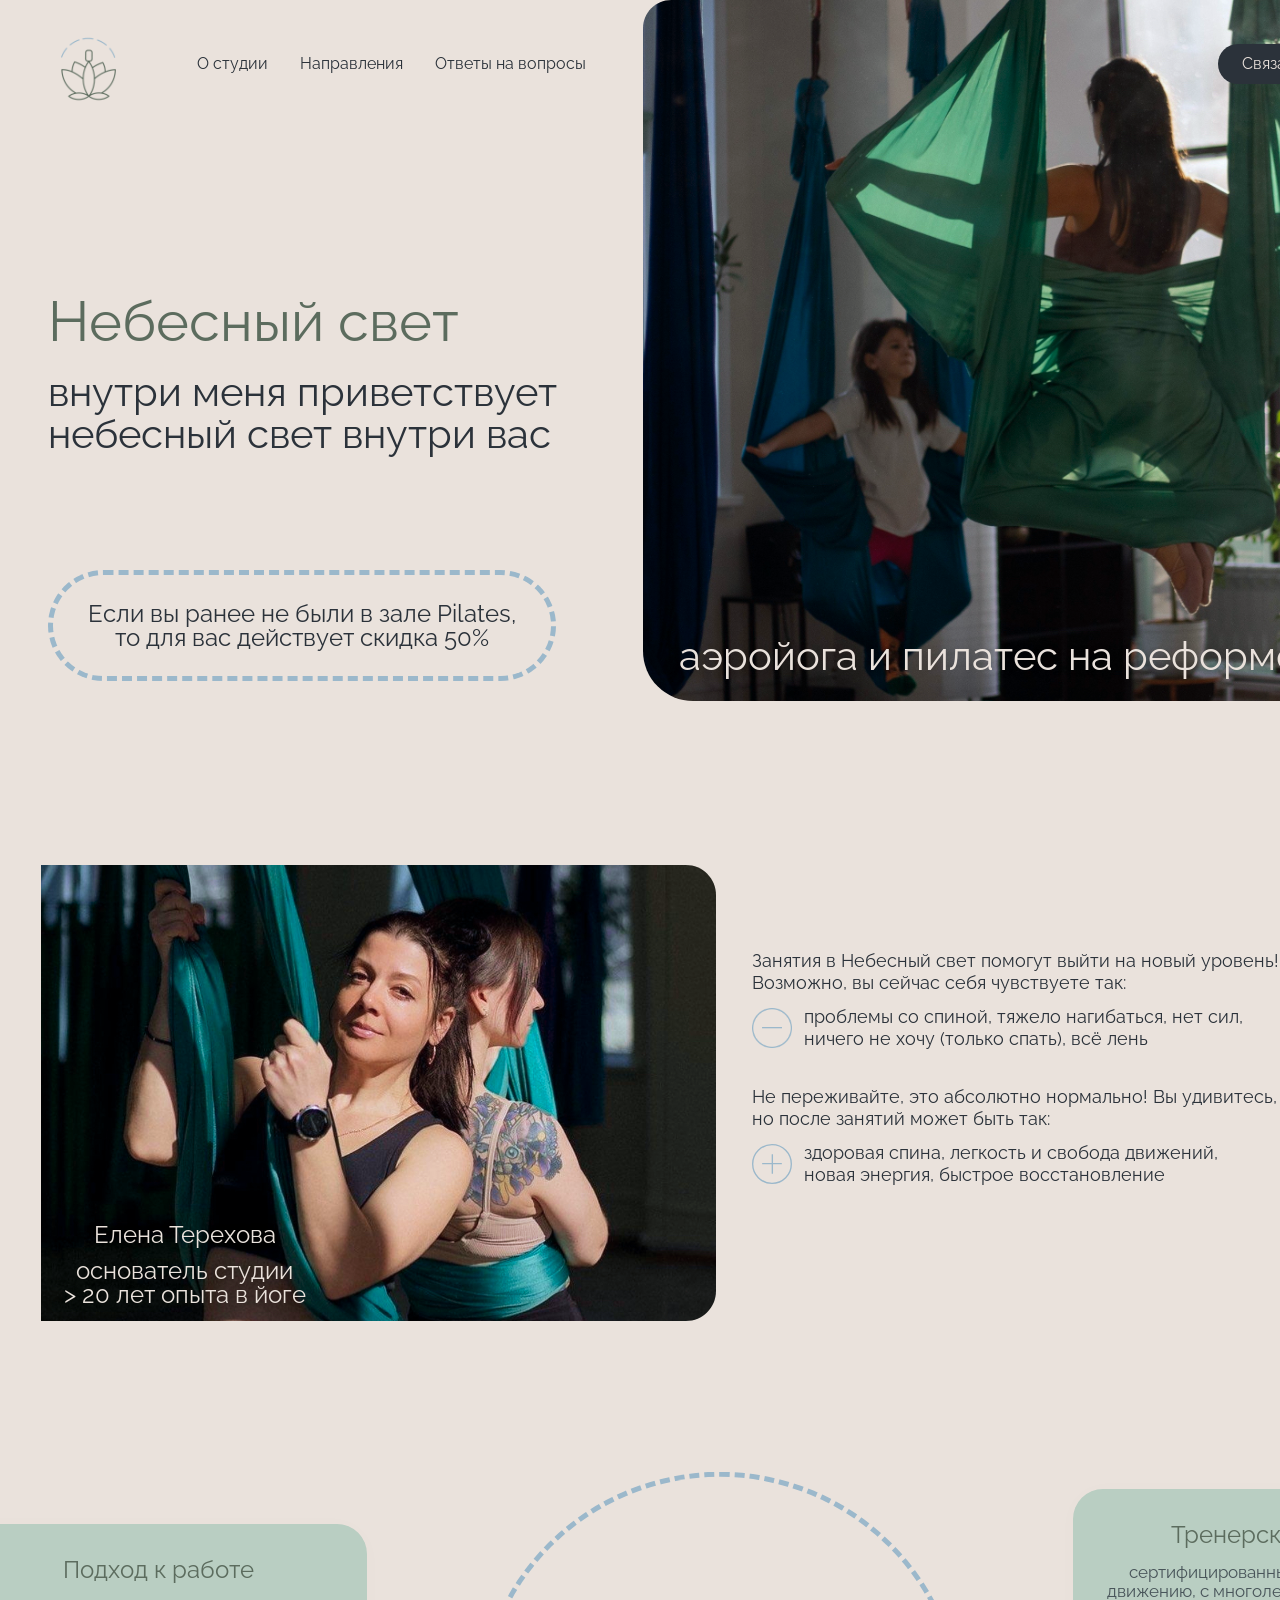
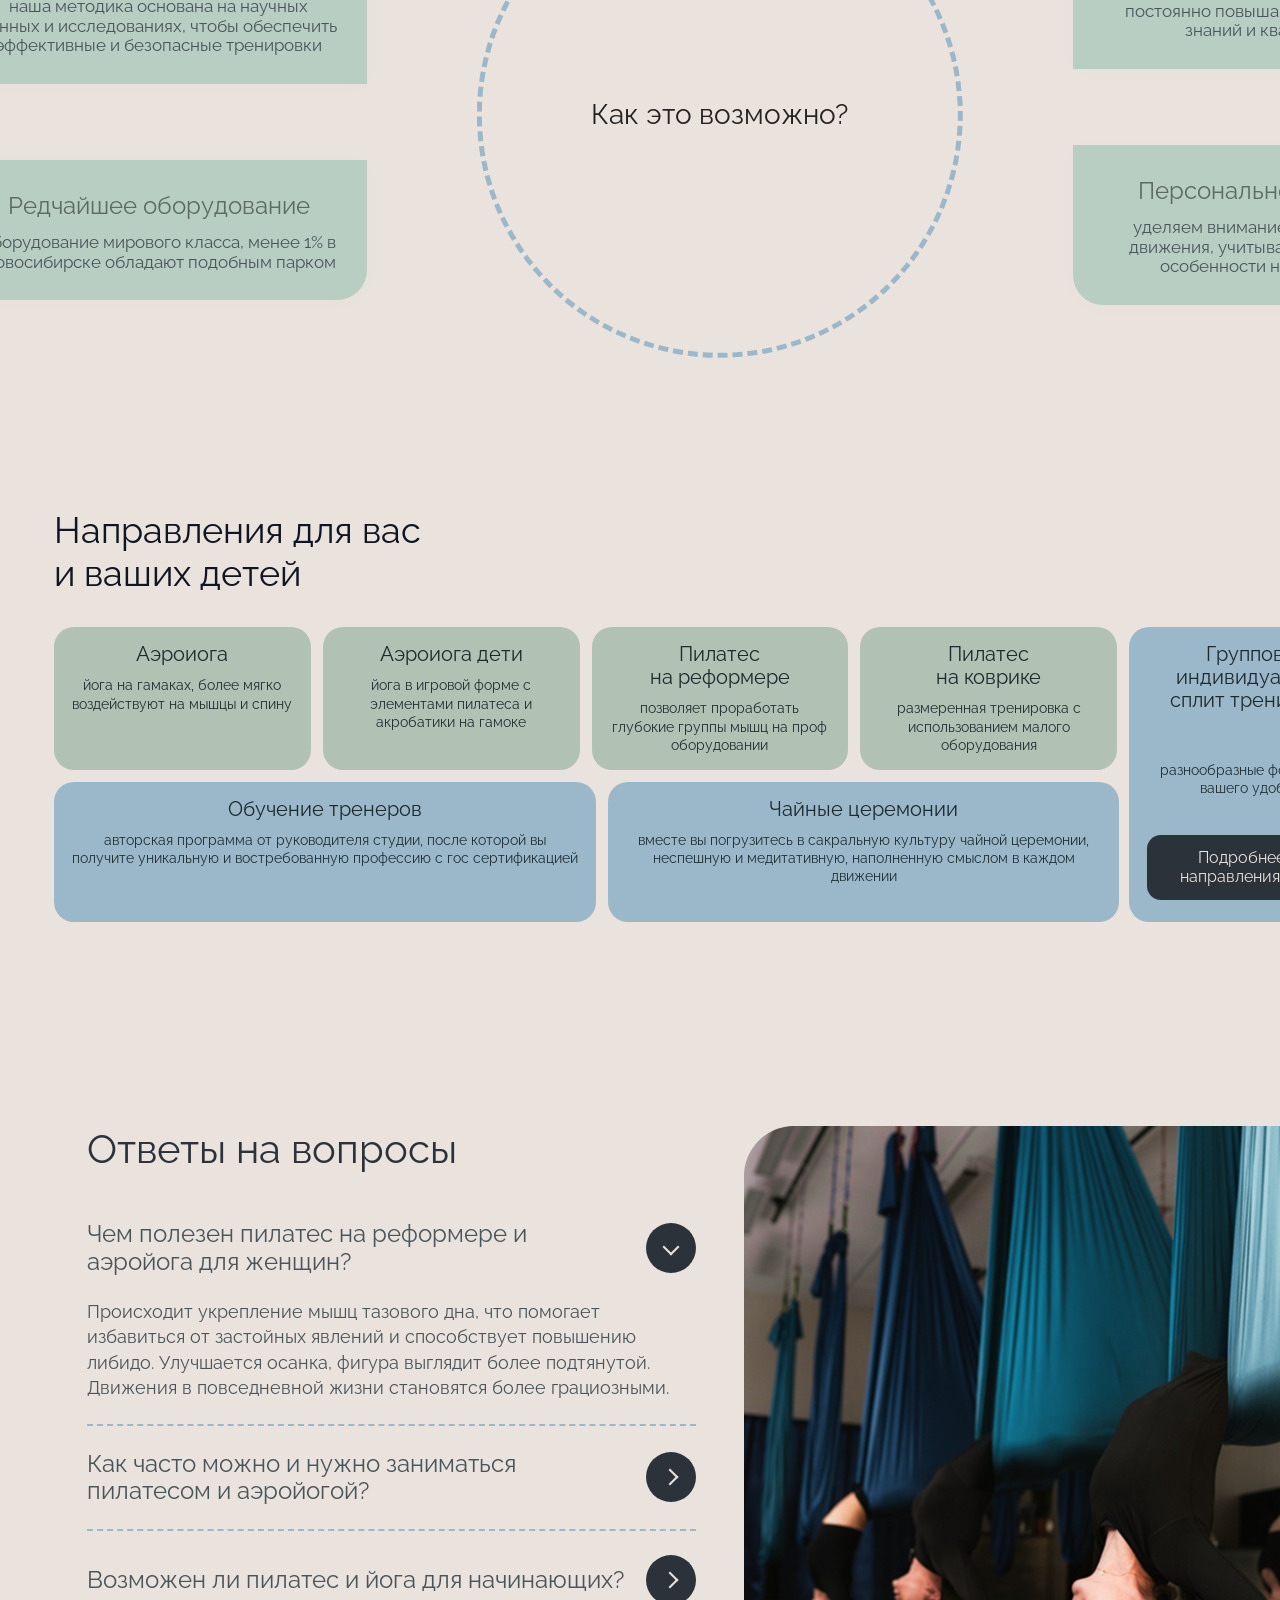
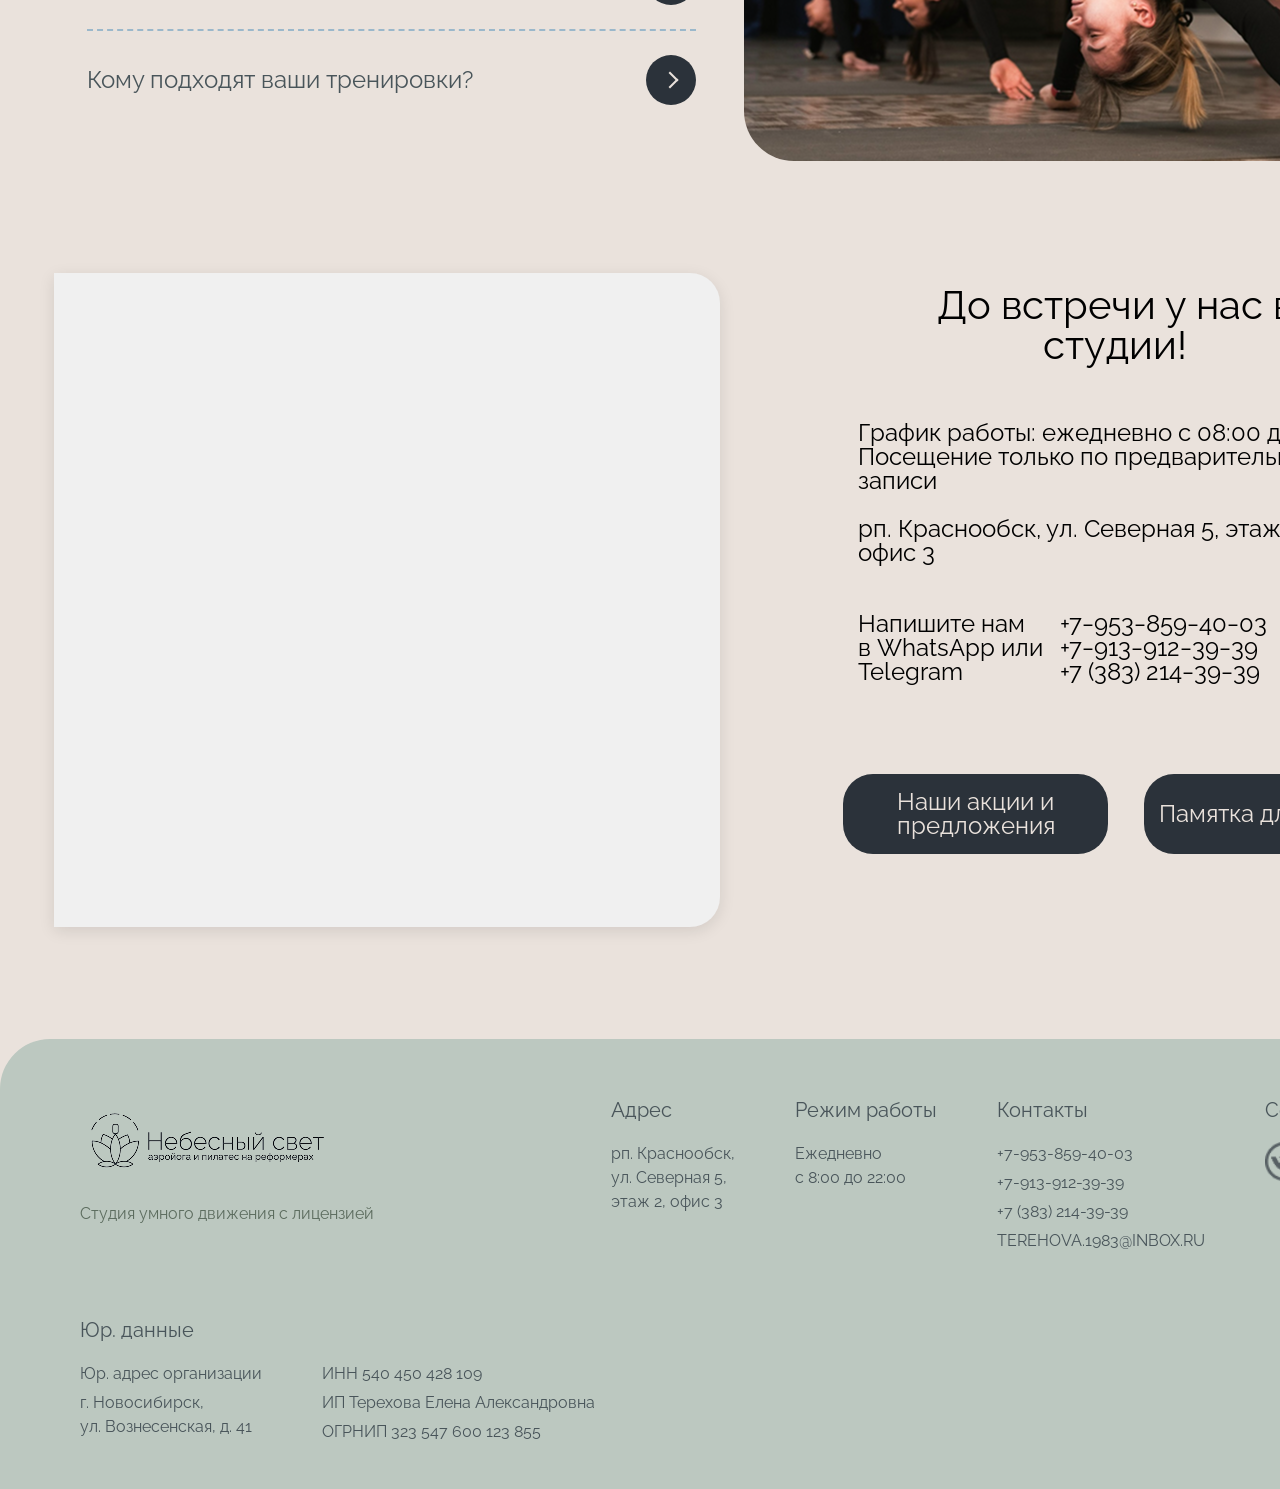
==== commit 82bdcf75: "Add files via upload" ====
--- a/index.html
+++ b/index.html
@@ -170,7 +170,7 @@
       });
     </script>
     <div class="block6">
-      <div class="map"><script type="text/javascript" charset="utf-8" async src="https://api-maps.yandex.ru/services/constructor/1.0/js/?um=constructor%3Aa9c8f09eeb94b7755ca76f378b3cb37930aa3803324b021477bf59df770c48a4&amp;width=772&amp;height=654&amp;lang=ru_RU&amp;scroll=true"></script></div>
+      <div class="map"><script type="text/javascript" charset="utf-8" async src="https://api-maps.yandex.ru/services/constructor/1.0/js/?um=constructor%3Aa9c8f09eeb94b7755ca76f378b3cb37930aa3803324b021477bf59df770c48a4&amp;width=100%25&amp;height=654&amp;lang=ru_RU&amp;scroll=true"></script></div>
       <div class="righttext">
         <p class="righttext-title">До встречи у нас в студии!</p>
         <p class="righttext-content">График работы: ежедневно с 08:00 до 22:00 Посещение только по предварительной записи</p>
--- a/css/index.css
+++ b/css/index.css
@@ -466,6 +466,9 @@
   border-bottom: 2px dashed #9BB8CB;
   padding-bottom: 24px;
   margin-bottom: 24px;
+  width: 100%;
+  max-width: 100%;
+  box-sizing: border-box;
 }
 .faq-item:last-child {
   border-bottom: none;
@@ -482,6 +485,13 @@
   color: #49555A;
   cursor: pointer;
   gap: 20px;
+  width: 100%;
+  box-sizing: border-box;
+}
+.faq-question span {
+  flex: 1;
+  min-width: 0;
+  word-wrap: break-word;
 }
 
 .faq-arrow {
@@ -517,7 +527,9 @@
   line-height: 1.4;
   color: #49555A;
   margin-top: 24px;
-  max-width: 90%;
+  max-width: 100%;
+  word-wrap: break-word;
+  overflow-wrap: break-word;
 }
 .faq-item.open .faq-answer {
   display: block;
@@ -539,14 +551,50 @@
   display: flex;
   margin-top: 112px;
   margin-bottom: 112px;
+  gap: 48px;
+  align-items: flex-start;
+  max-width: 1380px;
+  margin-left: auto;
+  margin-right: auto;
+  padding: 0 24px;
+  box-sizing: border-box;
 }
 #directions{
   flex-direction: column;
+  gap: 0;
+}
+.block6:not(#directions) .map {
+  flex: 0 0 50%;
+  max-width: 50%;
+  height: 654px;
+}
+.block6:not(#directions) .righttext {
+  flex: 0 0 50%;
+  max-width: 50%;
+  padding-left: 24px;
+  box-sizing: border-box;
 }
 .map{
-border-top-right-radius: 30px;
-border-bottom-right-radius: 30px;
-
+  border-top-right-radius: 30px;
+  border-bottom-right-radius: 30px;
+  overflow: hidden;
+  width: 100%;
+  height: 654px;
+  min-height: 654px;
+  position: relative;
+  background: #f0f0f0;
+  box-shadow: 0 4px 16px rgba(0, 0, 0, 0.1);
+}
+.map iframe,
+.map > div,
+.map > script + div {
+  width: 100% !important;
+  height: 100% !important;
+  border: none;
+  display: block;
+}
+.map script {
+  display: none;
 }
 .righttext-title{
   font-family: Raleway;
@@ -835,13 +883,15 @@
   .blocks.blocks-left { right: 0; }
   .blocks.blocks-right { left: 0; }
   .block6{
-    margin: 54px 0 24px 0;
+    margin: 54px 0 0px 0;
     padding: 0 10px 32px 10px;
   }
   .block6-title{
     font-size: 24px;
     text-align: center;
     margin-bottom: 18px;
+    position: relative;
+    right: -85px;
   }
   .block6-grid{
     grid-template-columns: 1fr;
@@ -881,15 +931,32 @@
   }
 
   .block5 {
-    margin: 54px 0 0 0;
+    width: 100% !important;
+    max-width: 100vw !important;
+    height: auto !important;
+    margin: 54px 0 64px 0;
     flex-direction: column;
-    padding: 0 0 32px 0; /* Removed side padding to allow full control */
+    padding: 0 10px 32px 10px;
+    position: relative;
+    z-index: 0;
+    box-sizing: border-box;
+    overflow-x: hidden;
   }
   .block5-content {
     width: 100%;
-    padding: 0 10px; /* Add padding here for content */
+    max-width: 100%;
+    padding: 0;
     margin-bottom: 24px;
     box-sizing: border-box;
+    overflow-x: hidden;
+  }
+  .faq-container {
+    width: 100%;
+    max-width: 100%;
+    box-sizing: border-box;
+  }
+  .faq-answer {
+    max-width: 100%;
   }
   .block5-title {
     font-size: 24px;
@@ -899,6 +966,14 @@
   .faq-question {
     font-size: 18px;
     gap: 12px;
+    width: 100%;
+    max-width: 100%;
+  }
+  .faq-question span {
+    flex: 1;
+    min-width: 0;
+    word-wrap: break-word;
+    overflow-wrap: break-word;
   }
   .faq-arrow {
     width: 40px;
@@ -907,23 +982,39 @@
   .faq-answer {
     font-size: 16px;
     margin-top: 16px;
+    max-width: 100%;
+    word-wrap: break-word;
+    overflow-wrap: break-word;
   }
   .block5-image {
-    width: 92%;
+    width: 100%;
+    max-width: 100%;
     margin: 0 auto;
     height: auto;
     justify-content: center;
+    position: relative;
+    overflow: hidden;
+    box-sizing: border-box;
   }
   .block5-image img {
+    position: static;
+    right: auto;
+    left: auto;
     border-radius: 20px;
-    height: 300px;
+    height: auto;
+    min-height: 300px;
+    max-height: 400px;
     object-fit: cover;
     width: 100%;
+    max-width: 100%;
+    display: block;
+    margin: 0;
   }
 }
 #one{
 border-top-right-radius: 30px;
 border-bottom-left-radius: 30px;
+  margin-top: 30px;
 }
 #two{
 border-top-left-radius: 30px;
@@ -1108,6 +1199,90 @@
     font-size: 14px;
     line-height: 18px;
   }
+  /* Адаптация блока с картой (второй block6) */
+  .block6:not(#directions) {
+    flex-direction: column;
+    margin-top: 0;
+    margin-bottom: 54px;
+    padding: 0 10px;
+    width: 100%;
+    max-width: 100vw;
+    align-items: center;
+    position: relative;
+    z-index: 1;
+  }
+  .block6:not(#directions) .map {
+    width: 100%;
+    max-width: 100%;
+    height: 400px;
+    min-height: 400px;
+    border-radius: 20px;
+    margin-bottom: 32px;
+    overflow: hidden;
+    box-shadow: 0 4px 12px rgba(0, 0, 0, 0.1);
+    flex: none;
+  }
+  .block6:not(#directions) .map iframe,
+  .block6:not(#directions) .map > div,
+  .block6:not(#directions) .map > script + div {
+    width: 100% !important;
+    height: 100% !important;
+    min-height: 400px !important;
+    max-width: 100% !important;
+  }
+  .block6:not(#directions) .righttext {
+    width: 100%;
+    max-width: 100%;
+    flex: none;
+  }
+  .block6:not(#directions) .righttext {
+    width: 100%;
+    padding: 0;
+  }
+  .block6:not(#directions) .righttext-title {
+    font-size: 24px;
+    margin: 0 0 24px 0;
+    text-align: center;
+  }
+  .block6:not(#directions) .righttext-content {
+    font-size: 18px;
+    line-height: 1.4;
+    margin: 0 0 16px 0;
+    text-align: center;
+  }
+  .block6:not(#directions) .righttext-address {
+    font-size: 18px;
+    line-height: 1.4;
+    margin: 0 0 24px 0;
+    text-align: center;
+  }
+  .block6:not(#directions) .contactr {
+    flex-direction: column;
+    margin: 0 0 32px 0;
+    align-items: center;
+    text-align: center;
+  }
+  .block6:not(#directions) .righttext-num {
+    width: auto;
+    font-size: 18px;
+    margin-bottom: 12px;
+  }
+  .block6:not(#directions) .num {
+    font-size: 18px;
+    line-height: 1.4;
+  }
+  .block6:not(#directions) .button6 {
+    flex-direction: column;
+    margin: 0;
+    gap: 16px;
+    align-items: center;
+  }
+  .block6:not(#directions) .righttext-button {
+    width: 100%;
+    max-width: 300px;
+    height: 60px;
+    font-size: 18px;
+  }
 }
 
 @media (max-width: 500px) {
@@ -1126,17 +1301,42 @@
     font-size: 12px;
   }
   .bhed {
-    top: 124px;
-        left: 60px;
+    top: 128px;
+        left: 304px;
     height: 32px;
     font-size: 12px;
     padding: 4px 8px;
   }
   .sale {
+    position: relative;
+    left: 15%;
     width: 301px;
     border-width: 2px;
     padding: 1px 4px;
     font-size: 12px;
     border-radius: 30px;
   }
-}
+  /* Адаптация блока с картой для очень маленьких экранов */
+  .block6:not(#directions) .righttext-title {
+    font-size: 20px;
+  }
+  .block6:not(#directions) .righttext-content,
+  .block6:not(#directions) .righttext-address,
+  .block6:not(#directions) .righttext-num,
+  .block6:not(#directions) .num {
+    font-size: 16px;
+  }
+  .block6:not(#directions) .righttext-button {
+    font-size: 16px;
+    height: 50px;
+  }
+  .block6:not(#directions) .map {
+    height: 350px;
+    min-height: 350px;
+  }
+  .block6:not(#directions) .map iframe,
+  .block6:not(#directions) .map > div {
+    height: 100% !important;
+    min-height: 350px !important;
+  }
+}
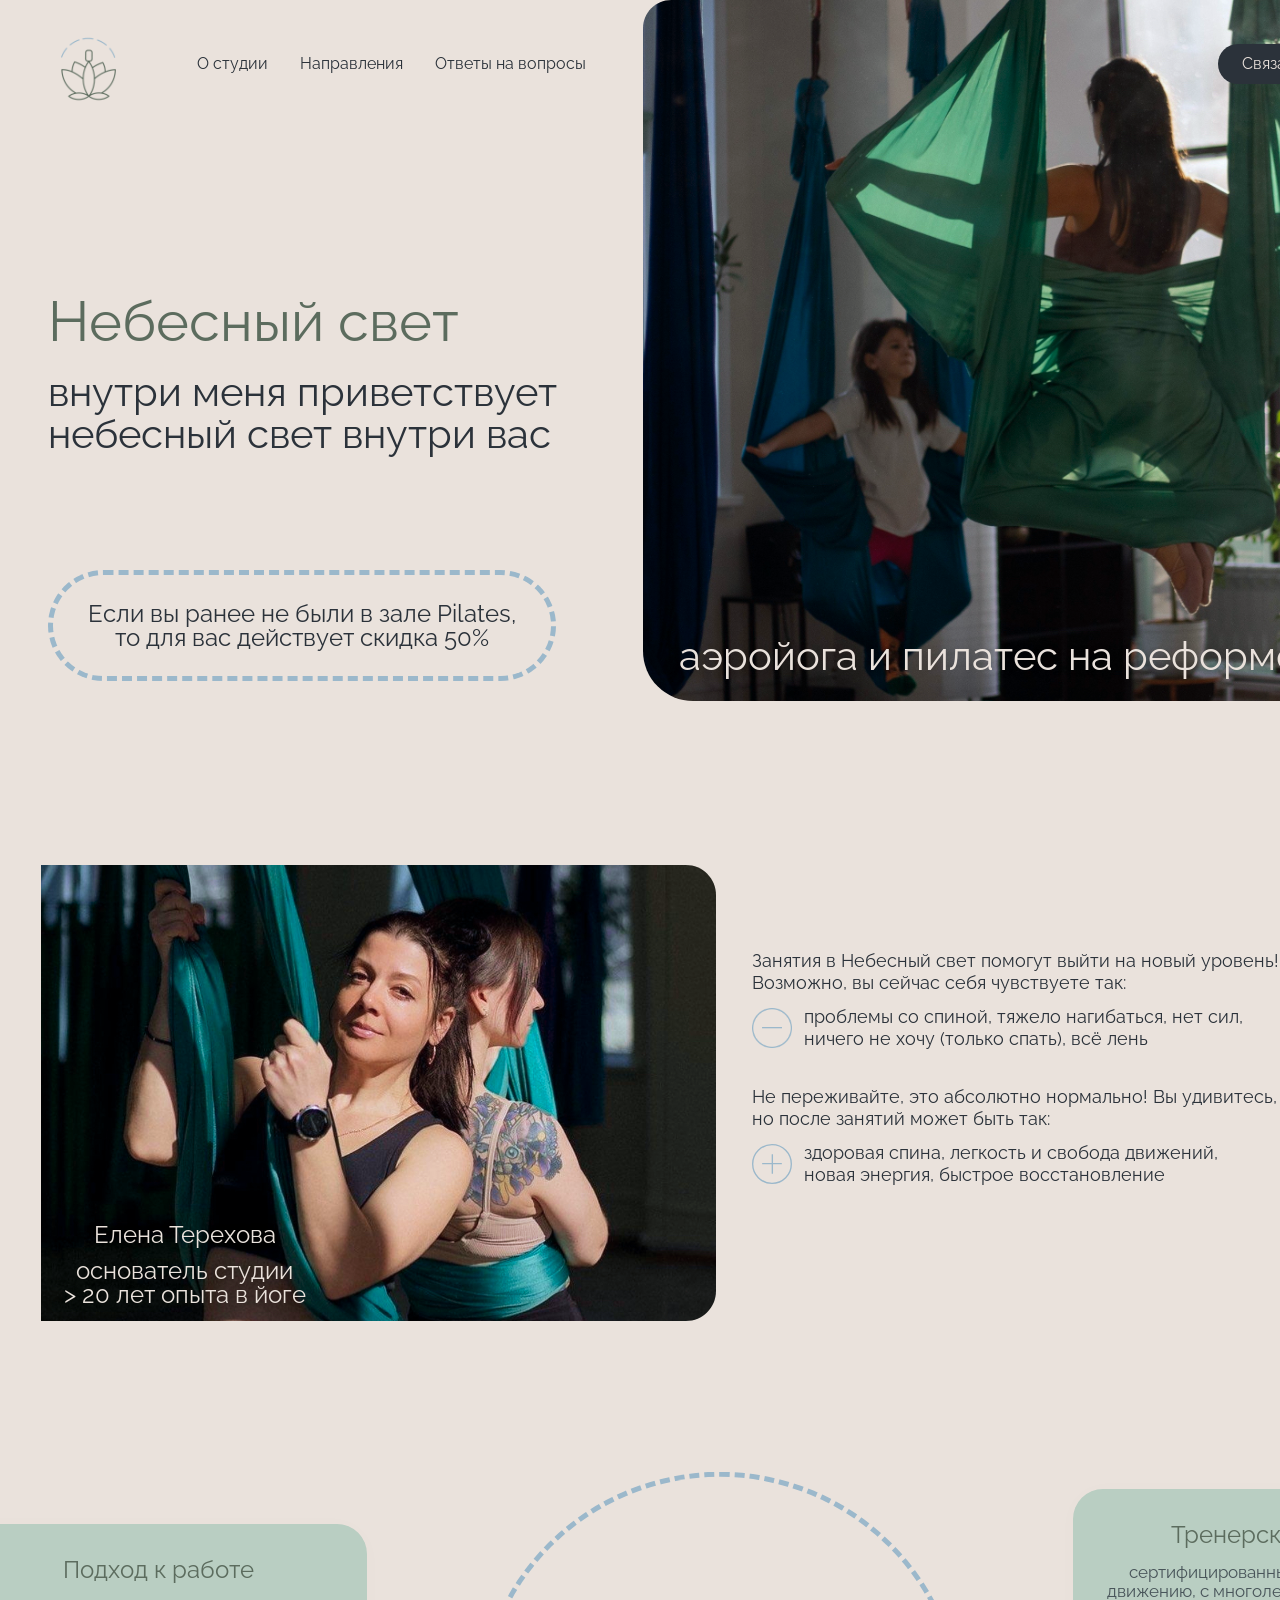
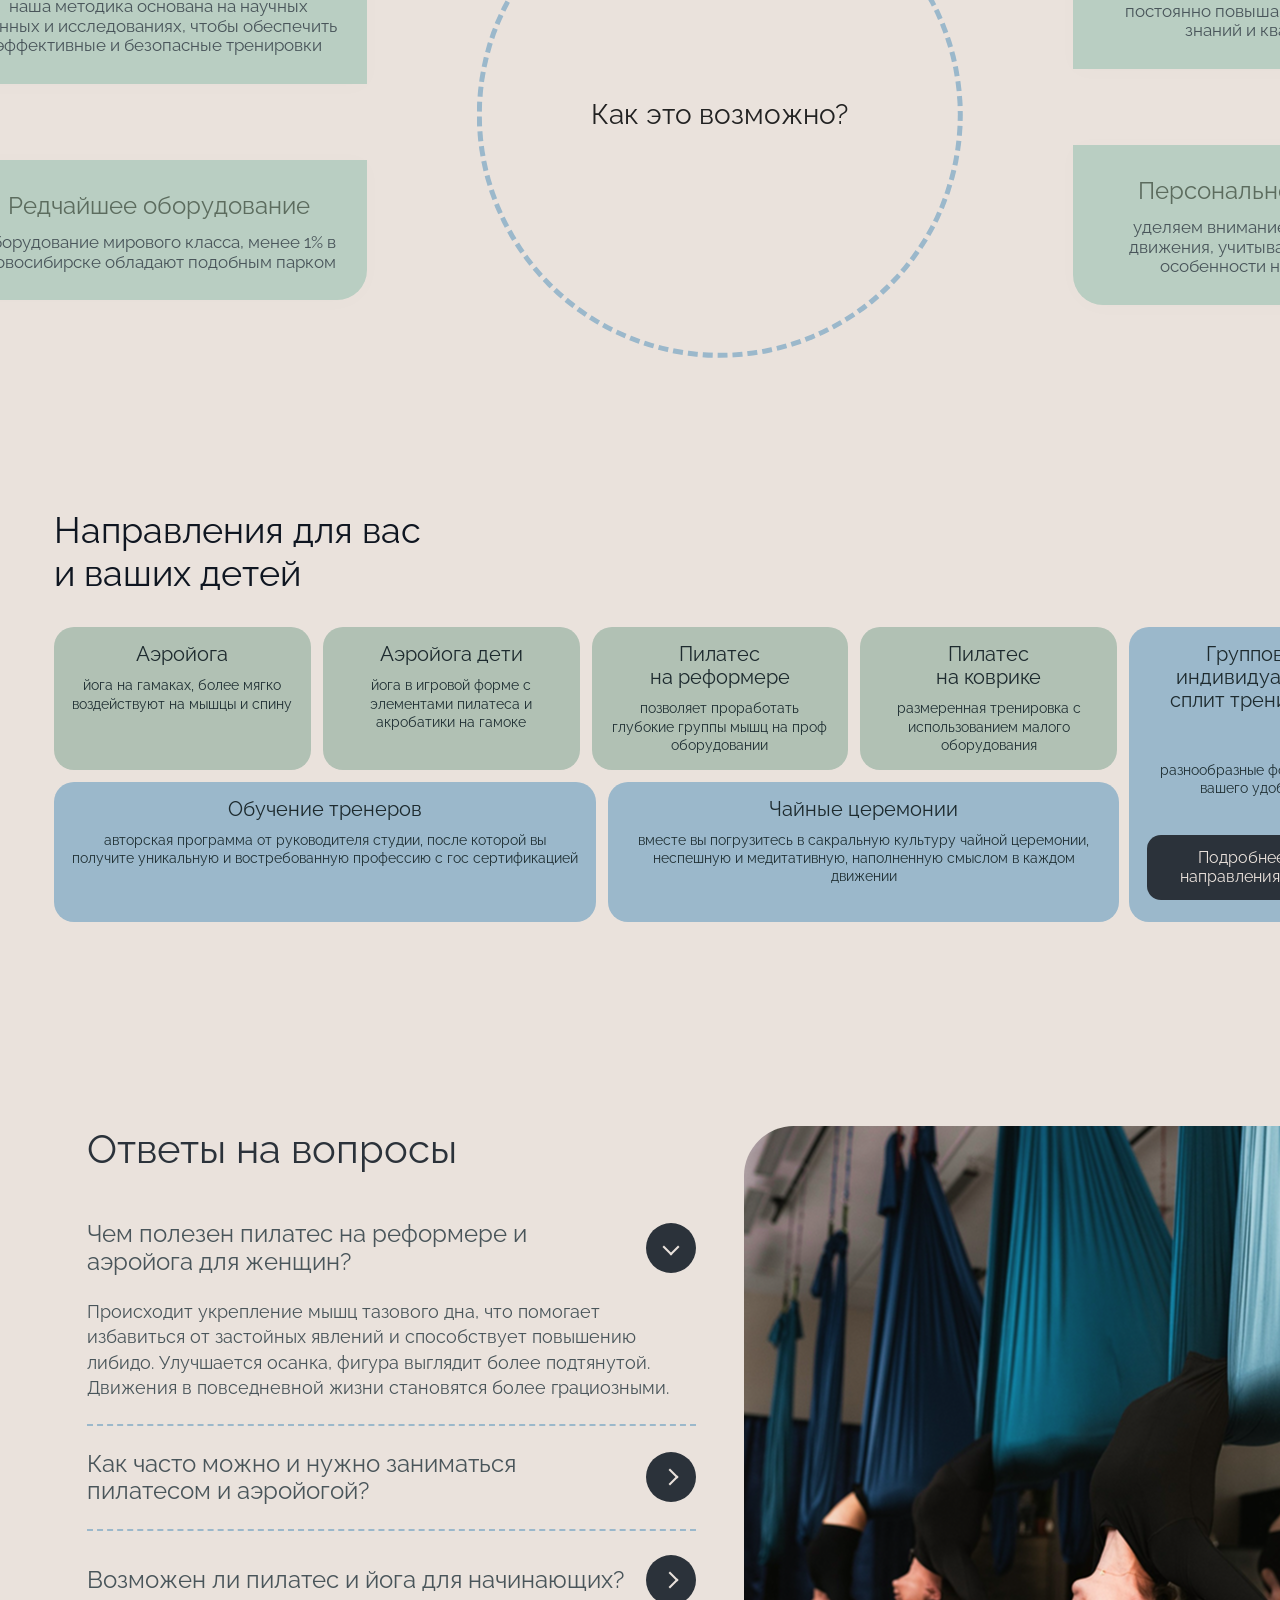
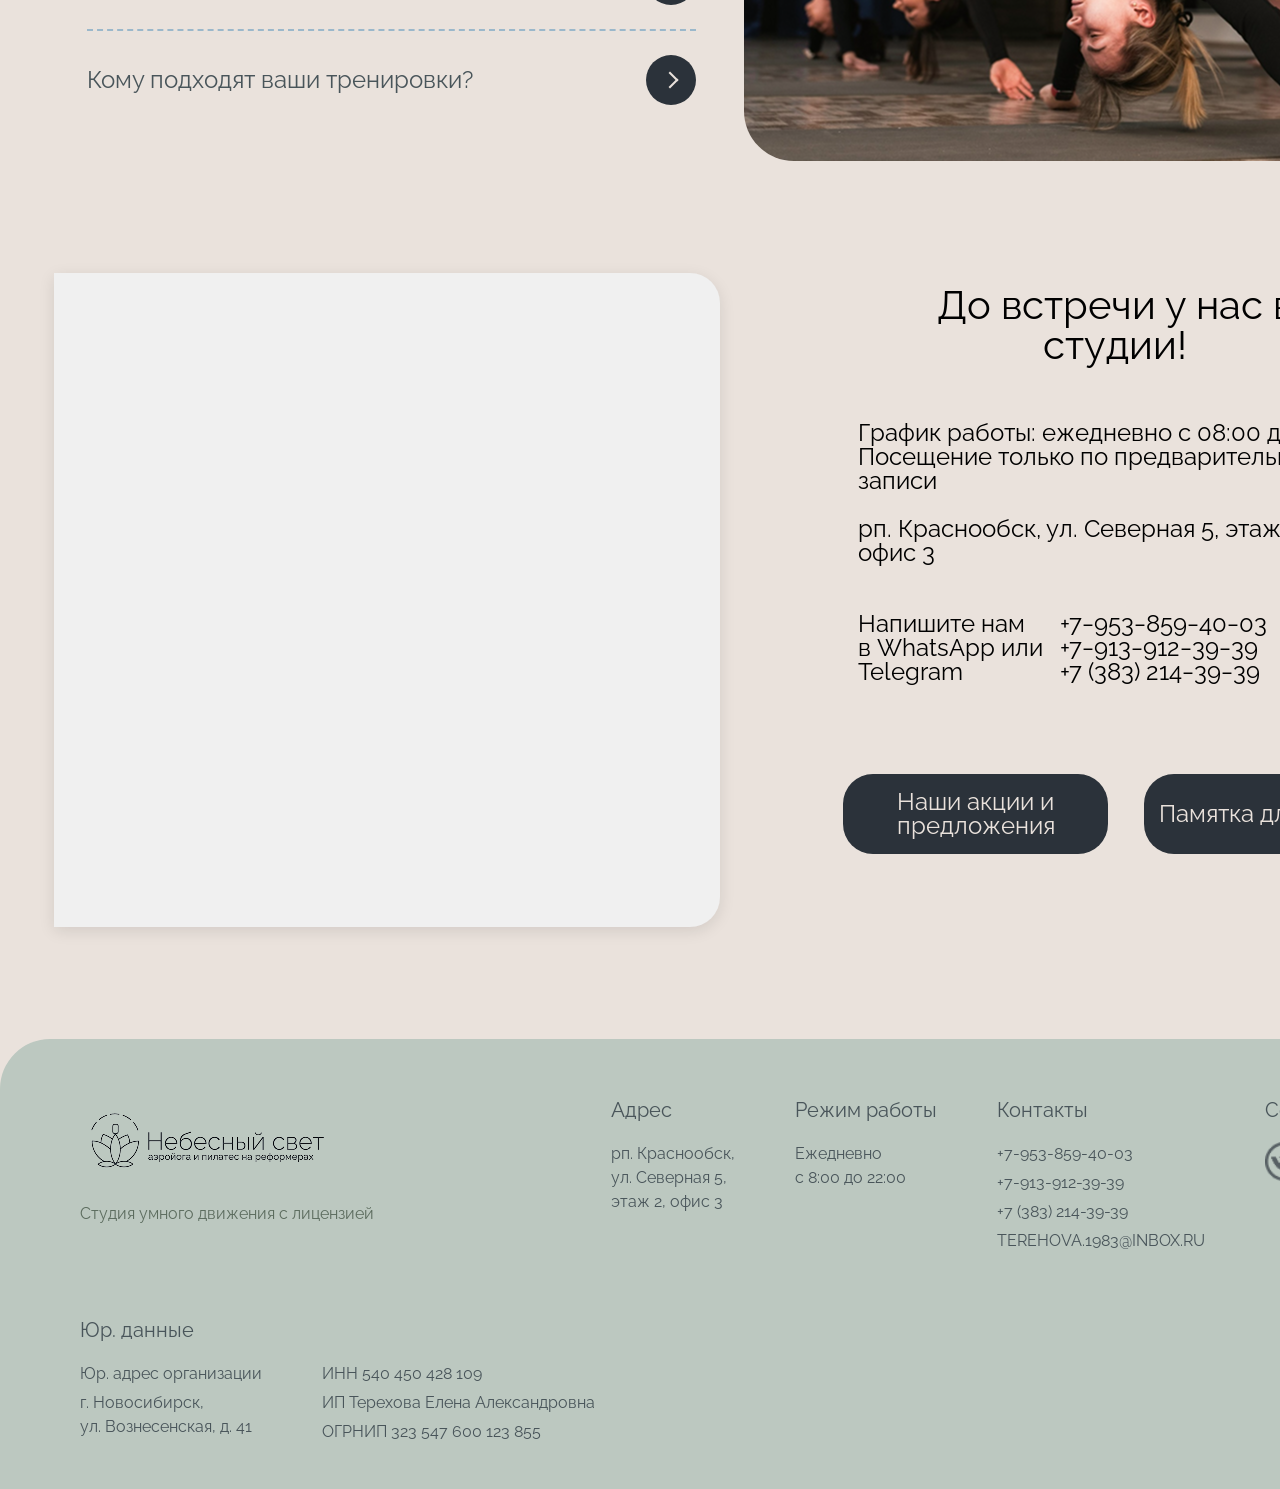
==== commit 5a73da64: "Update index.html" ====
--- a/index.html
+++ b/index.html
@@ -85,11 +85,11 @@
       <h2 class="block6-title">Направления для вас<br>и ваших детей</h2>
       <div class="block6-grid">
         <div class="dir-card">
-          <h3>Аэроиога</h3>
+          <h3>Аэройога</h3>
           <p>йога на гамаках, более мягко воздействуют на мышцы и спину</p>
         </div>
         <div class="dir-card">
-          <h3>Аэроиога дети</h3>
+          <h3>Аэройога дети</h3>
           <p>йога в игровой форме с элементами пилатеса и акробатики на гамоке</p>
         </div>
         <div class="dir-card">
@@ -134,7 +134,7 @@
               <div class="faq-arrow"></div>
             </div>
             <div class="faq-answer">
-              Рекомендуется заниматься 2-3 раза в неделю для достижения оптимальных результатов. Регулярность важна для поддержания тонуса и прогресса.
+              Оптимальная частота – 2-3 раза в неделю. За это время мозг успевает проработать полученную информацию, а мышцы запомнить движения. Однако, никакого вреда не будет и от ежедневных занятий, так как пилатес и йога – мягкая техника.   
             </div>
           </div>
           <div class="faq-item">
@@ -143,7 +143,7 @@
               <div class="faq-arrow"></div>
             </div>
             <div class="faq-answer">
-              Да, конечно! Наши программы адаптированы для любого уровня подготовки. Тренеры всегда помогут и подскажут, как правильно выполнять упражнения.
+              Занятия не требуют какой-то специальной подготовки, а наоборот, будут особенно полезны людям с ослабленными мышцами и болями в спине. Важно, чтобы занятия проходили под чутким руководством тренера, который сможет контролировать технику движения, чтобы добиться лучших результатов и избежать травм.
             </div>
           </div>
           <div class="faq-item">
@@ -152,7 +152,7 @@
               <div class="faq-arrow"></div>
             </div>
             <div class="faq-answer">
-              Тренировки подходят всем, кто хочет улучшить свое здоровье, гибкость и силу, независимо от возраста и физической подготовки. Есть специальные программы для детей и беременных.
+              Наши тренировки подойдут для мужчин и женщин любого возраста (от 7 лет) и уровня подготовки: начинающим, опытным, малоактивным, после травм, детям и старшему поколению. Наши клиенты ценят здоровье, гармонию и качественное восстановление, ищут баланс между телом и разумом, стремятся к развитию и долгосрочному поддержанию активности.
             </div>
           </div>
         </div>
@@ -244,3 +244,5 @@
     </footer>
   </body>
 </html>
+
+
--- a/css/index.css
+++ b/css/index.css
@@ -1302,7 +1302,7 @@
   }
   .bhed {
     top: 128px;
-        left: 304px;
+        left: 286px;
     height: 32px;
     font-size: 12px;
     padding: 4px 8px;
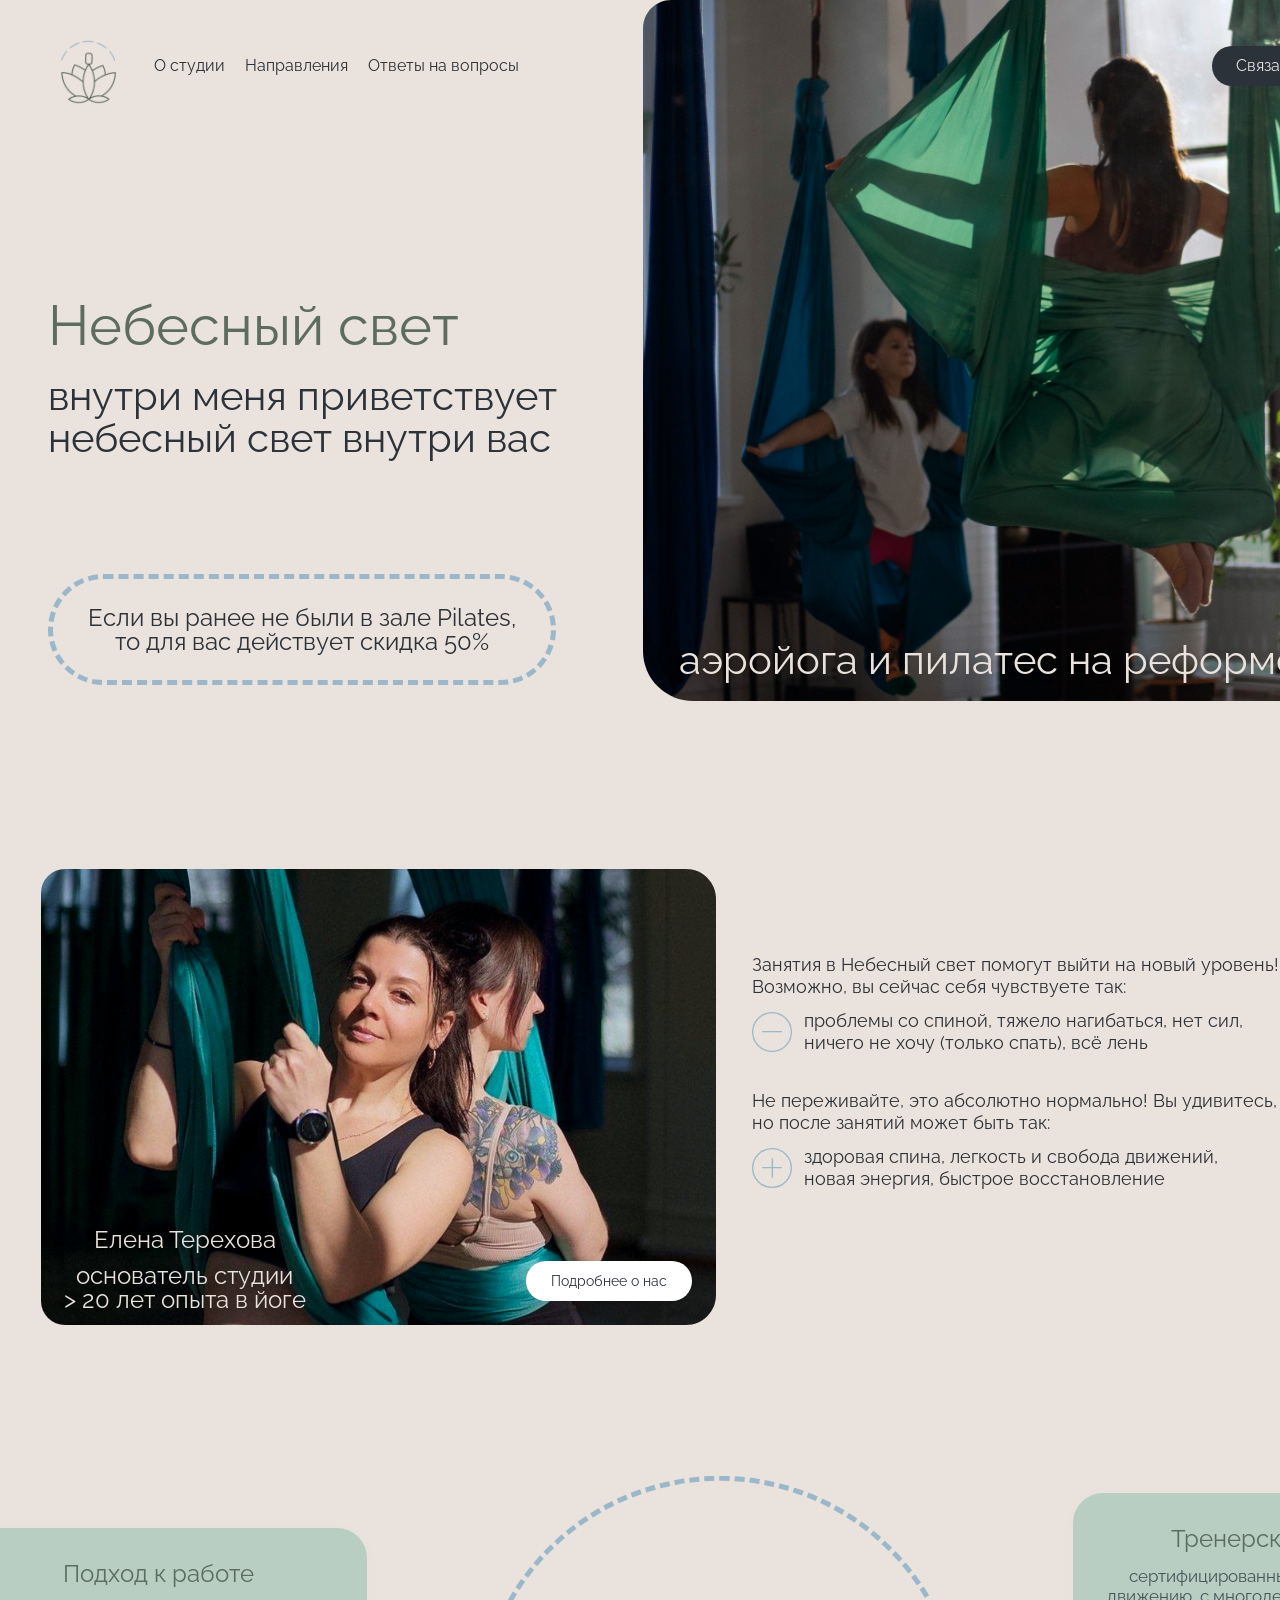
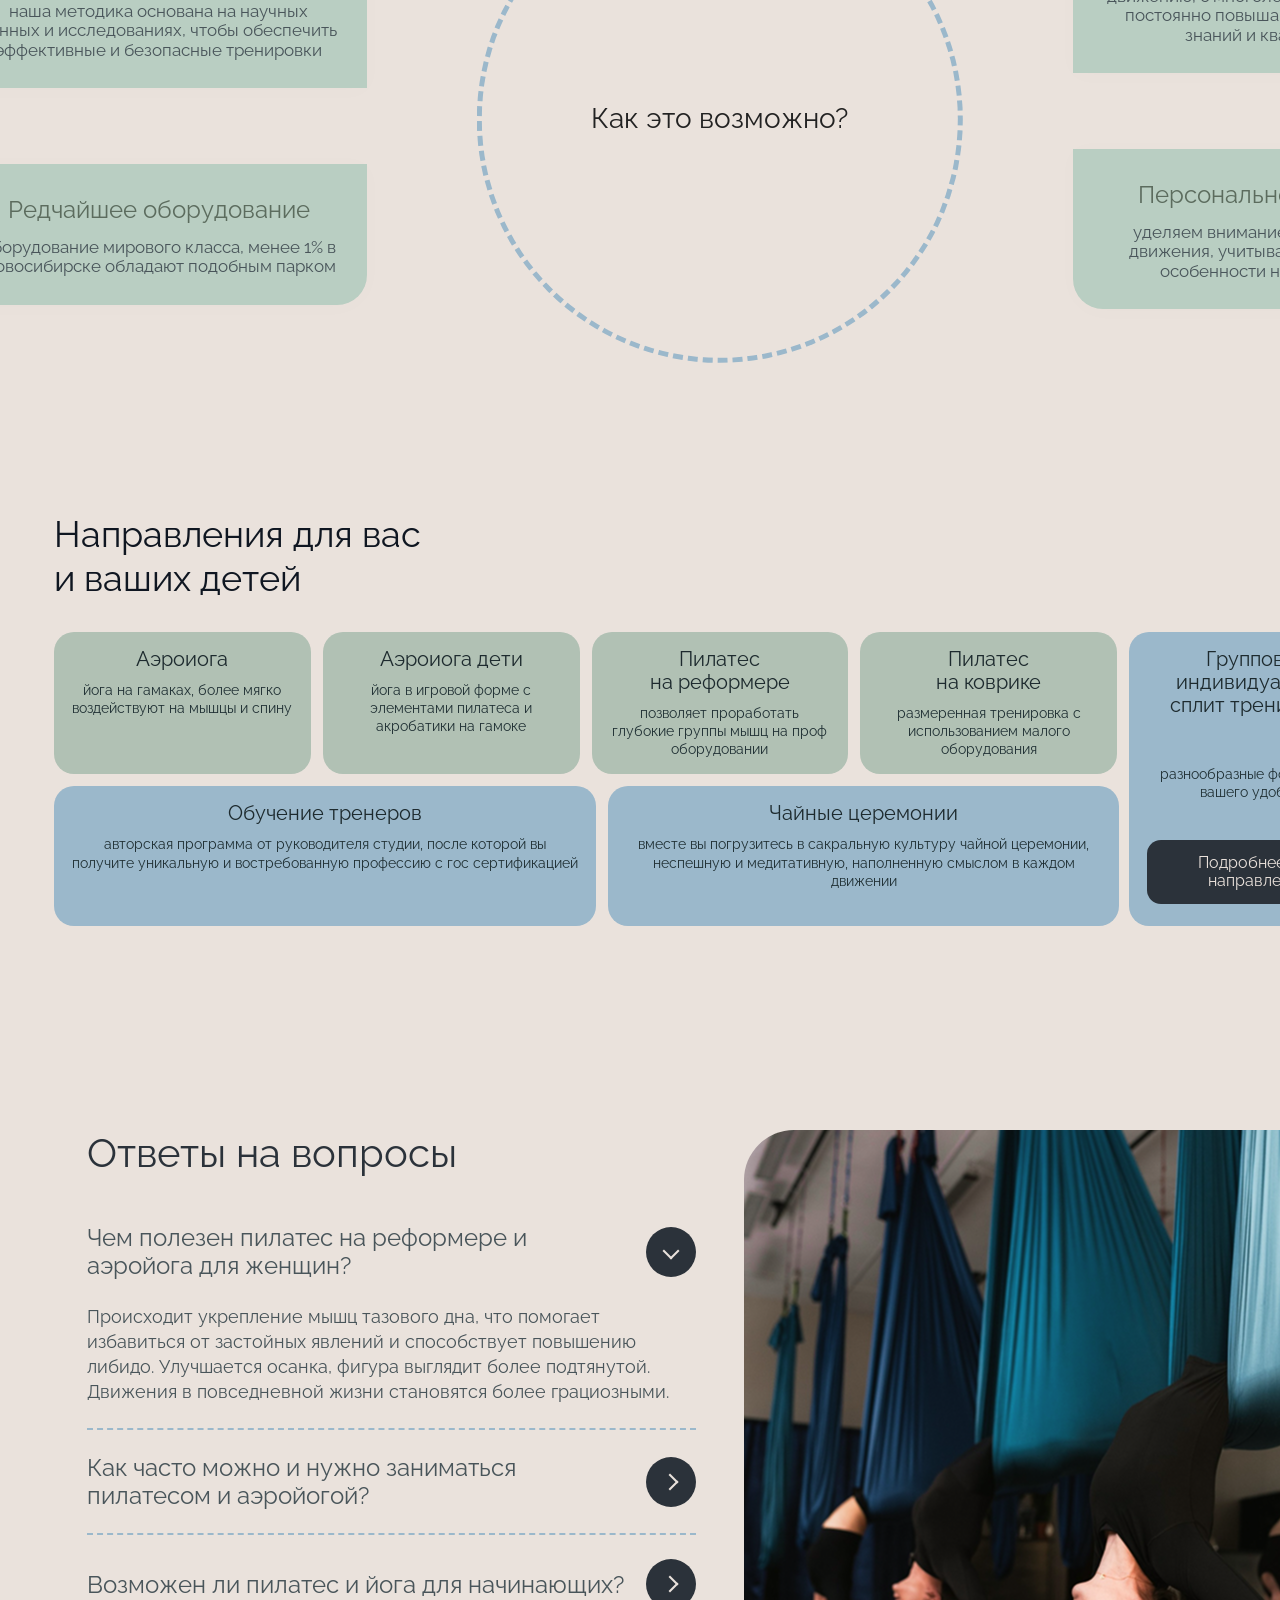
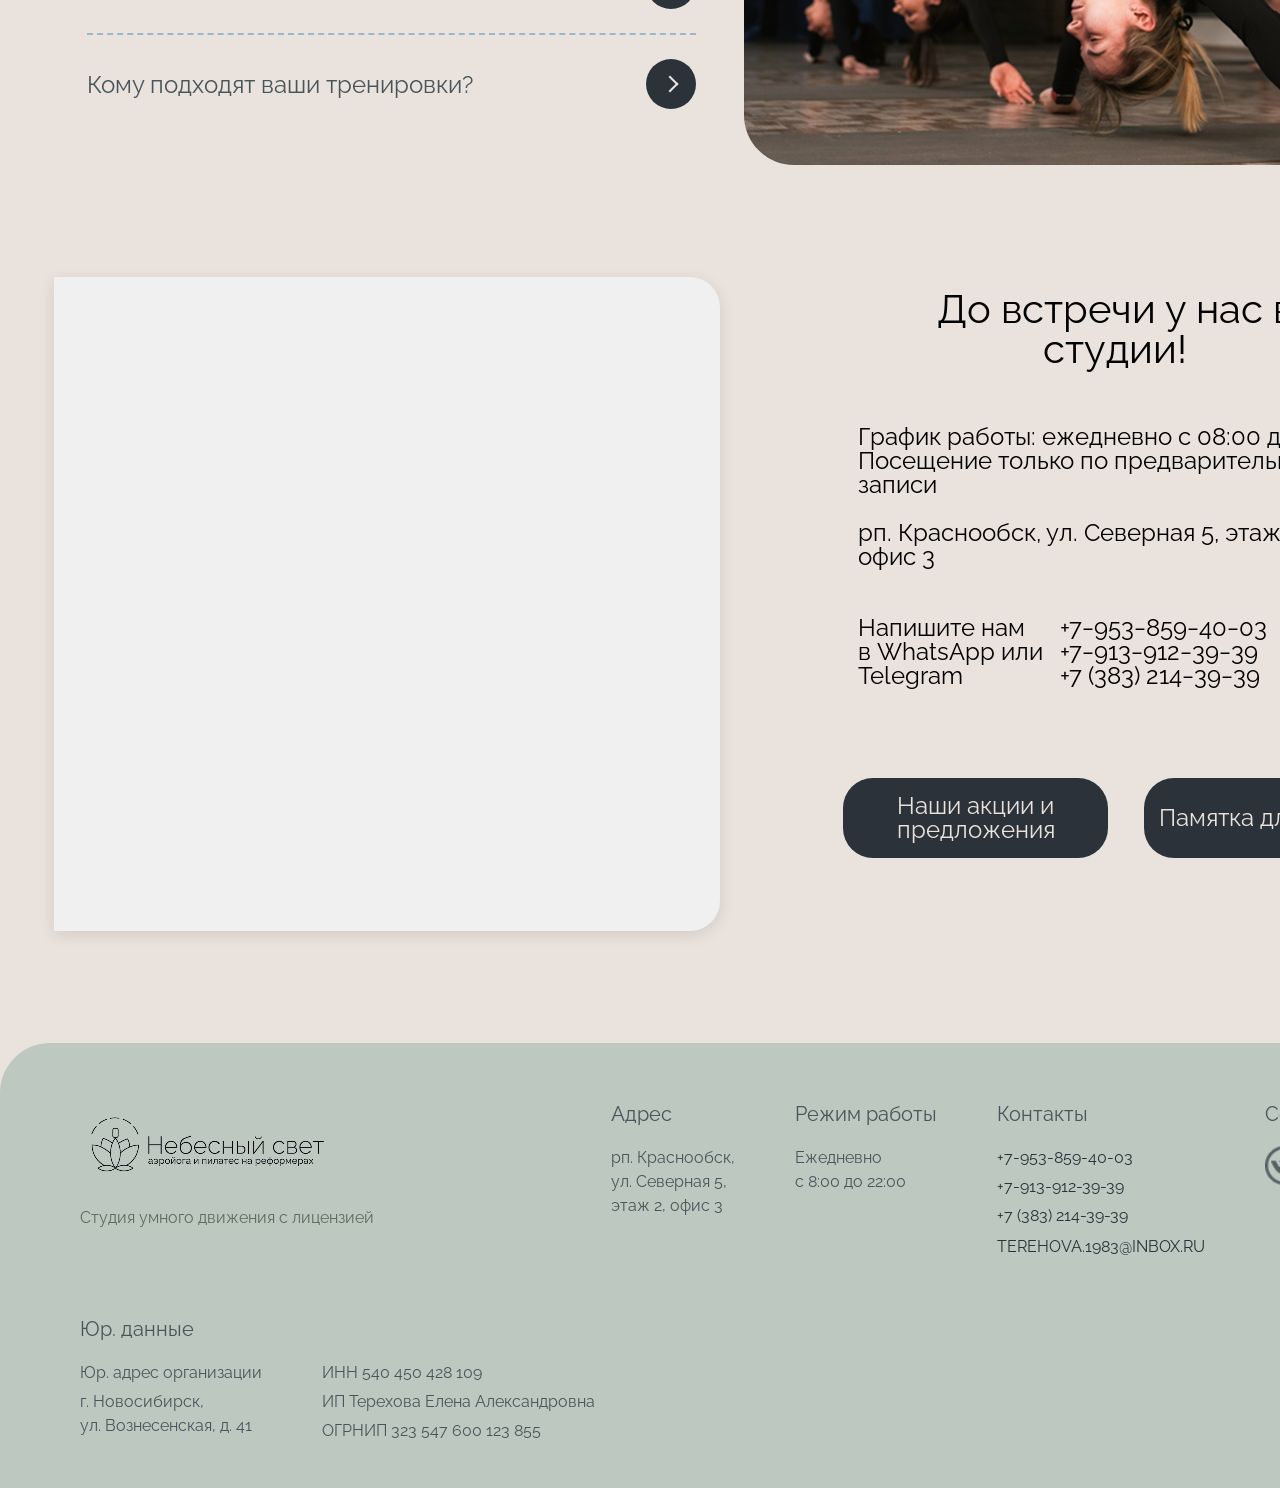
==== commit 405cc0e3: "Add files via upload" ====
--- a/index.html
+++ b/index.html
@@ -1,248 +1,497 @@
-<!DOCTYPE html>
-<html lang="ru">
-  <head>
-    <meta charset="UTF-8" />
-    <meta name="viewport" content="width=device-width, initial-scale=1.0" />
-    <title>Небесный свет - Главная</title>
-    <link rel="preconnect" href="https://fonts.googleapis.com" />
-    <link rel="preconnect" href="https://fonts.gstatic.com" crossorigin />
-    <link
-      href="https://fonts.googleapis.com/css2?family=Raleway:ital,wght@0,100..900;1,100..900&display=swap"
-      rel="stylesheet"
-    />
-    <link rel="stylesheet" href="./css/normalize.css" />
-    <link rel="stylesheet" href="./css/index.css" />
-  </head>
-  <body>
-    <div class="block1">
-      <header>
-        <a href="#" class="logo"><img src="./img/logo.svg" alt="Логотип" /></a>
-        <nav>
-          <a href="#" class="anav">О студии</a>
-          <a href="#" class="anav">Направления</a>
-          <a href="#" class="anav">Ответы на вопросы</a>
-          <button class="bhed">Связаться с нами</button>
-        </nav>
-      </header>
-      <img class="right-part" src="./img/Правая часть.svg" alt="Тренер с ребенком в гамаках">
-      <div class="right-part-overlay"></div>
-      <div class="block1-caption">аэройога и пилатес на реформерах</div>
-      <div class="box1">
-        <h1>Небесный свет</h1>
-        <h2>внутри меня приветствует
-          небесный свет внутри вас</h2>
-          <p class="sale">Если вы ранее не были в зале Pilates,<br>
-            то для вас действует скидка 50%</p>
-      </div>
-    </div>
-    <div class="block2">
-      <div class="rightblock2">
-        <img src="./img/rightpartblock2.svg" alt="Основатель студии" class="block2img">
-        <div class="block2-text"><p class="name">Елена Терехова </p>
-        <p class="whoname">основатель студии <br>
-          > 20 лет опыта в йоге</p></div>
-      </div>
-      <div class="rightblock3">
-        <p class="do">Занятия в Небесный свет помогут выйти на новый уровень!
-                      Возможно, вы сейчас себя чувствуете так:</p>
-        <div class="minus-row">
-          <img src="./img/минус.png" alt="минус" class="iconminus">
-          <p class="minus">проблемы со спиной, тяжело нагибаться, нет сил,<br> ничего не хочу (только спать), всё лень</p>
-        </div>
-        <p class="textposle-">Не переживайте, это абсолютно нормально! Вы удивитесь,<br>
-          но после занятий может быть так: </p>
-          <div class="plus-row">
-            <img src="./img/плюс.svg" alt="плюс" class="iconminus">
-            <p class="minus">здоровая спина, легкость и свобода движений,<br>
-              новая энергия, быстрое восстановление</p>
-          </div>
-      </div>
-    </div>
-    <div class="block3">
-      <div class="blocks blocks-left">
-        <div class="circle-card" id="one">
-          <div class="circle-card-title">Подход к работе</div>
-          <div class="circle-card-text">наша методика основана на научных данных и исследованиях, чтобы обеспечить эффективные и безопасные тренировки</div>
-        </div>
-        <div class="circle-card" id="two">
-          <div class="circle-card-title">Редчайшее оборудование</div>
-          <div class="circle-card-text">оборудование мирового класса, менее 1% в Новосибирске обладают подобным парком</div>
-        </div>
-      </div>
-      <div class="circle">Как это возможно?</div>
-      <div class="blocks blocks-right">
-        <div class="circle-card" id="three">
-          <div class="circle-card-title">Тренерский состав</div>
-          <div class="circle-card-text">сертифицированные специалисты по движению, с многолетним опытом работы, постоянно повышающие свой уровень знаний и квалификации</div>
-        </div>
-        <div class="circle-card" id="four">
-          <div class="circle-card-title">Персональное внимание</div>
-          <div class="circle-card-text">уделяем внимание технике каждого движения, учитывая индивидуальные особенности наших клиентов</div>
-        </div>
-      </div>
-    </div>
-    <div class="block6" id="directions">
-      <h2 class="block6-title">Направления для вас<br>и ваших детей</h2>
-      <div class="block6-grid">
-        <div class="dir-card">
-          <h3>Аэройога</h3>
-          <p>йога на гамаках, более мягко воздействуют на мышцы и спину</p>
-        </div>
-        <div class="dir-card">
-          <h3>Аэройога дети</h3>
-          <p>йога в игровой форме с элементами пилатеса и акробатики на гамоке</p>
-        </div>
-        <div class="dir-card">
-          <h3>Пилатес<br>на реформере</h3>
-          <p>позволяет проработать глубокие группы мышц на проф оборудовании</p>
-        </div>
-        <div class="dir-card">
-          <h3>Пилатес<br>на коврике</h3>
-          <p>размеренная тренировка с использованием малого оборудования</p>
-        </div>
-        <div class="dir-card tall">
-          <h3>Групповые<br>индивидуальные<br>сплит тренировки</h3>
-          <p>разнообразные форматы для вашего удобства</p>
-          <a class="dir-button" href="#">Подробнее про направления и цены</a>
-        </div>
-        <div class="dir-card wide">
-          <h3>Обучение тренеров</h3>
-          <p>авторская программа от руководителя студии, после которой вы получите уникальную и востребованную профессию с гос сертификацией</p>
-        </div>
-        <div class="dir-card tea">
-          <h3>Чайные церемонии</h3>
-          <p>вместе вы погрузитесь в сакральную культуру чайной церемонии, неспешную и медитативную, наполненную смыслом в каждом движении</p>
-        </div>
-      </div>
-    </div>
-    <div class="block5">
-      <div class="block5-content">
-        <h2 class="block5-title">Ответы на вопросы</h2>
-        <div class="faq-container">
-          <div class="faq-item open">
-            <div class="faq-question">
-              <span>Чем полезен пилатес на реформере и аэройога для женщин?</span>
-              <div class="faq-arrow"></div>
-            </div>
-            <div class="faq-answer">
-              Происходит укрепление мышц тазового дна, что помогает избавиться от застойных явлений и способствует повышению либидо. Улучшается осанка, фигура выглядит более подтянутой. Движения в повседневной жизни становятся более грациозными.
-            </div>
-          </div>
-          <div class="faq-item">
-            <div class="faq-question">
-              <span>Как часто можно и нужно заниматься пилатесом и аэройогой?</span>
-              <div class="faq-arrow"></div>
-            </div>
-            <div class="faq-answer">
-              Оптимальная частота – 2-3 раза в неделю. За это время мозг успевает проработать полученную информацию, а мышцы запомнить движения. Однако, никакого вреда не будет и от ежедневных занятий, так как пилатес и йога – мягкая техника.   
-            </div>
-          </div>
-          <div class="faq-item">
-            <div class="faq-question">
-              <span>Возможен ли пилатес и йога для начинающих?</span>
-              <div class="faq-arrow"></div>
-            </div>
-            <div class="faq-answer">
-              Занятия не требуют какой-то специальной подготовки, а наоборот, будут особенно полезны людям с ослабленными мышцами и болями в спине. Важно, чтобы занятия проходили под чутким руководством тренера, который сможет контролировать технику движения, чтобы добиться лучших результатов и избежать травм.
-            </div>
-          </div>
-          <div class="faq-item">
-            <div class="faq-question">
-              <span>Кому подходят ваши тренировки?</span>
-              <div class="faq-arrow"></div>
-            </div>
-            <div class="faq-answer">
-              Наши тренировки подойдут для мужчин и женщин любого возраста (от 7 лет) и уровня подготовки: начинающим, опытным, малоактивным, после травм, детям и старшему поколению. Наши клиенты ценят здоровье, гармонию и качественное восстановление, ищут баланс между телом и разумом, стремятся к развитию и долгосрочному поддержанию активности.
-            </div>
-          </div>
-        </div>
-      </div>
-      <div class="block5-image">
-        <img src="./img/block5.png" alt="Ответы на вопросы">
-      </div>
-    </div>
-    <script>
-      document.querySelectorAll('.faq-question').forEach(item => {
-        item.addEventListener('click', event => {
-          const parent = item.parentElement;
-          parent.classList.toggle('open');
-        });
-      });
-    </script>
-    <div class="block6">
-      <div class="map"><script type="text/javascript" charset="utf-8" async src="https://api-maps.yandex.ru/services/constructor/1.0/js/?um=constructor%3Aa9c8f09eeb94b7755ca76f378b3cb37930aa3803324b021477bf59df770c48a4&amp;width=100%25&amp;height=654&amp;lang=ru_RU&amp;scroll=true"></script></div>
-      <div class="righttext">
-        <p class="righttext-title">До встречи у нас в студии!</p>
-        <p class="righttext-content">График работы: ежедневно с 08:00 до 22:00 Посещение только по предварительной записи</p>
-        <p class="righttext-address">рп. Краснообск, ул. Северная 5, этаж 2, офис 3</p>
-        <div class="contactr">
-        <p class="righttext-num">Напишите нам <br>
-в WhatsApp или Telegram</p>
-<p class="num">+7‒953‒859‒40‒03 <br>
-+7‒913‒912‒39‒39 <br>
-+7 (383) 214‒39‒39</p>
-</div>
-<div class="button6">
-<button class="righttext-button">Наши акции
-и предложения</button>
-<button class="righttext-button">Памятка
-для занятий</button>
-</div>
-      </div>
-    </div>
-    <footer class="footer">
-      <div class="footer-container">
-        <div class="footer-top">
-          <div class="footer-brand">
-            <div class="footer-logo-row">
-              <img src="./img/logo.png" alt="Небесный свет" class="footer-logo">
-              <div class="footer-logo-text">
-              </div>
-            </div>
-            <p class="footer-tagline">Студия умного движения с лицензией</p>
-          </div>
-          <div class="footer-columns">
-            <div class="footer-col">
-              <h4>Адрес</h4>
-              <p>рп. Краснообск,<br>ул. Северная 5,<br>этаж 2, офис 3</p>
-            </div>
-            <div class="footer-col">
-              <h4>Режим работы</h4>
-              <p>Ежедневно<br>с 8:00 до 22:00</p>
-            </div>
-            <div class="footer-col contacts-col">
-              <h4>Контакты</h4>
-              <p>+7-953-859-40-03</p>
-              <p>+7-913-912-39-39</p>
-              <p>+7 (383) 214-39-39</p>
-              <p class="email">TEREHOVA.1983@INBOX.RU</p>
-            </div>
-            <div class="footer-col">
-              <h4>Соц. сети</h4>
-              <div class="footer-socials">
-                <a href="#"><img src="./img/Link button-VK.png" alt="VK"></a>
-                <a href="#"><img src="./img/Link button-wh.png" alt="WhatsApp"></a>
-              </div>
-            </div>
-          </div>
-        </div>
-        <div class="footer-bottom">
-          <div class="footer-legal-title">Юр. данные</div>
-          <div class="footer-legal-info">
-            <div class="legal-col">
-              <p>Юр. адрес организации</p>
-              <p>г. Новосибирск,<br>ул. Вознесенская, д. 41</p>
-            </div>
-            <div class="legal-col">
-              <p>ИНН 540 450 428 109</p>
-              <p>ИП Терехова Елена Александровна</p>
-              <p>ОГРНИП 323 547 600 123 855</p>
-            </div>
-          </div>
-        </div>
-      </div>
-    </footer>
-  </body>
-</html>
-
-
+<!doctype html>
+<html lang="ru">
+  <head>
+    <meta charset="UTF-8" />
+    <meta name="viewport" content="width=device-width, initial-scale=1.0" />
+    <title>Небесный свет - Главная</title>
+    <link rel="preconnect" href="https://fonts.googleapis.com" />
+    <link rel="preconnect" href="https://fonts.gstatic.com" crossorigin />
+    <link
+      href="https://fonts.googleapis.com/css2?family=Raleway:ital,wght@0,100..900;1,100..900&display=swap"
+      rel="stylesheet"
+    />
+    <link rel="stylesheet" href="./css/normalize.css" />
+    <link rel="stylesheet" href="./css/index.css" />
+    <link rel="stylesheet" href="./css/header-footer.css" />
+  </head>
+  <body>
+    <div class="block1">
+      <header>
+        <div class="container header__container">
+          <a href="index.html" class="logo">
+            <img src="./img/logo.svg" alt="Логотип" />
+          </a>
+          <nav class="navigation">
+            <a href="info-studio.html" class="anav">О студии</a>
+            <a href="directions.html" class="anav">Направления</a>
+            <a href="index.html#vopros" class="anav">Ответы на вопросы</a>
+          </nav>
+          <a href="index.html#contacts" class="bhed1">Связаться с нами</a>
+        </div>
+      </header>
+      <img
+        class="right-part"
+        src="./img/Правая часть.svg"
+        alt="Тренер с ребенком в гамаках"
+      />
+      <div class="right-part-overlay"></div>
+      <div class="block1-caption">аэройога и пилатес на реформерах</div>
+      <div class="box1">
+        <h1>Небесный свет</h1>
+        <h2>внутри меня приветствует небесный свет внутри вас</h2>
+        <p class="sale">
+          Если вы ранее не были в зале Pilates,<br />
+          то для вас действует скидка 50%
+        </p>
+      </div>
+    </div>
+    <div class="block2">
+      <div class="rightblock2">
+        <img
+          src="./img/rightpartblock2.svg"
+          alt="Основатель студии"
+          class="block2img"
+        />
+        <div class="block2-text">
+          <p class="name">Елена Терехова</p>
+          <p class="whoname">
+            основатель студии <br />
+            > 20 лет опыта в йоге
+          </p>
+        </div>
+        <a class="button__block2" href="info-studio.html">Подробнее о нас</a>
+      </div>
+      <div class="rightblock3">
+        <p class="do">
+          Занятия в Небесный свет помогут выйти на новый уровень! Возможно, вы
+          сейчас себя чувствуете так:
+        </p>
+        <div class="minus-row">
+          <img src="./img/минус.png" alt="минус" class="iconminus" />
+          <p class="minus">
+            проблемы со спиной, тяжело нагибаться, нет сил,<br />
+            ничего не хочу (только спать), всё лень
+          </p>
+        </div>
+        <p class="textposle-">
+          Не переживайте, это абсолютно нормально! Вы удивитесь,<br />
+          но после занятий может быть так:
+        </p>
+        <div class="plus-row">
+          <img src="./img/плюс.svg" alt="плюс" class="iconminus" />
+          <p class="minus">
+            здоровая спина, легкость и свобода движений,<br />
+            новая энергия, быстрое восстановление
+          </p>
+        </div>
+      </div>
+    </div>
+    <div class="block3">
+      <div class="blocks blocks-left">
+        <div class="circle-card" id="one">
+          <div class="circle-card-title">Подход к работе</div>
+          <div class="circle-card-text">
+            наша методика основана на научных данных и исследованиях, чтобы
+            обеспечить эффективные и безопасные тренировки
+          </div>
+        </div>
+        <div class="circle-card" id="two">
+          <div class="circle-card-title">Редчайшее оборудование</div>
+          <div class="circle-card-text">
+            оборудование мирового класса, менее 1% в Новосибирске обладают
+            подобным парком
+          </div>
+        </div>
+      </div>
+      <div class="circle">Как это возможно?</div>
+      <div class="blocks blocks-right">
+        <div class="circle-card" id="three">
+          <div class="circle-card-title">Тренерский состав</div>
+          <div class="circle-card-text">
+            сертифицированные специалисты по движению, с многолетним опытом
+            работы, постоянно повышающие свой уровень знаний и квалификации
+          </div>
+        </div>
+        <div class="circle-card" id="four">
+          <div class="circle-card-title">Персональное внимание</div>
+          <div class="circle-card-text">
+            уделяем внимание технике каждого движения, учитывая индивидуальные
+            особенности наших клиентов
+          </div>
+        </div>
+      </div>
+    </div>
+    <div class="block6" id="directions">
+      <h2 class="block6-title">Направления для вас<br />и ваших детей</h2>
+      <div class="block6-grid">
+        <div class="dir-card">
+          <h3>Аэроиога</h3>
+          <p>йога на гамаках, более мягко воздействуют на мышцы и спину</p>
+        </div>
+        <div class="dir-card">
+          <h3>Аэроиога дети</h3>
+          <p>
+            йога в игровой форме с элементами пилатеса и акробатики на гамоке
+          </p>
+        </div>
+        <div class="dir-card">
+          <h3>Пилатес<br />на реформере</h3>
+          <p>позволяет проработать глубокие группы мышц на проф оборудовании</p>
+        </div>
+        <div class="dir-card">
+          <h3>Пилатес<br />на коврике</h3>
+          <p>размеренная тренировка с использованием малого оборудования</p>
+        </div>
+        <div class="dir-card tall">
+          <h3>Групповые<br />индивидуальные<br />сплит тренировки</h3>
+          <p>разнообразные форматы для вашего удобства</p>
+          <a class="dir-button" href="./directions.html"
+            >Подробнее про направления</a
+          >
+        </div>
+        <div class="dir-card wide">
+          <h3>Обучение тренеров</h3>
+          <p>
+            авторская программа от руководителя студии, после которой вы
+            получите уникальную и востребованную профессию с гос сертификацией
+          </p>
+        </div>
+        <div class="dir-card tea">
+          <h3>Чайные церемонии</h3>
+          <p>
+            вместе вы погрузитесь в сакральную культуру чайной церемонии,
+            неспешную и медитативную, наполненную смыслом в каждом движении
+          </p>
+        </div>
+      </div>
+    </div>
+    <div class="block5" id="vopros">
+      <div class="block5-content">
+        <h2 class="block5-title">Ответы на вопросы</h2>
+        <div class="faq-container">
+          <div class="faq-item open">
+            <div class="faq-question">
+              <span
+                >Чем полезен пилатес на реформере и аэройога для женщин?</span
+              >
+              <div class="faq-arrow"></div>
+            </div>
+            <div class="faq-answer">
+              Происходит укрепление мышц тазового дна, что помогает избавиться
+              от застойных явлений и способствует повышению либидо. Улучшается
+              осанка, фигура выглядит более подтянутой. Движения в повседневной
+              жизни становятся более грациозными.
+            </div>
+          </div>
+          <div class="faq-item">
+            <div class="faq-question">
+              <span
+                >Как часто можно и нужно заниматься пилатесом и аэройогой?</span
+              >
+              <div class="faq-arrow"></div>
+            </div>
+            <div class="faq-answer">
+              Рекомендуется заниматься 2-3 раза в неделю для достижения
+              оптимальных результатов. Регулярность важна для поддержания тонуса
+              и прогресса.
+            </div>
+          </div>
+          <div class="faq-item">
+            <div class="faq-question">
+              <span>Возможен ли пилатес и йога для начинающих?</span>
+              <div class="faq-arrow"></div>
+            </div>
+            <div class="faq-answer">
+              Да, конечно! Наши программы адаптированы для любого уровня
+              подготовки. Тренеры всегда помогут и подскажут, как правильно
+              выполнять упражнения.
+            </div>
+          </div>
+          <div class="faq-item">
+            <div class="faq-question">
+              <span>Кому подходят ваши тренировки?</span>
+              <div class="faq-arrow"></div>
+            </div>
+            <div class="faq-answer">
+              Тренировки подходят всем, кто хочет улучшить свое здоровье,
+              гибкость и силу, независимо от возраста и физической подготовки.
+              Есть специальные программы для детей и беременных.
+            </div>
+          </div>
+        </div>
+      </div>
+      <div class="block5-image">
+        <img src="./img/block5.png" alt="Ответы на вопросы" />
+      </div>
+    </div>
+    <script>
+      document.querySelectorAll(".faq-question").forEach((item) => {
+        item.addEventListener("click", (event) => {
+          const parent = item.parentElement;
+          // Закрыть все открытые, кроме текущего
+          document.querySelectorAll(".faq-item.open").forEach((openItem) => {
+            if (openItem !== parent) {
+              openItem.classList.remove("open");
+            }
+          });
+
+          parent.classList.toggle("open");
+        });
+      });
+    </script>
+    <div class="block6" id="contacts">
+      <div class="map">
+        <script
+          type="text/javascript"
+          charset="utf-8"
+          async
+          src="https://api-maps.yandex.ru/services/constructor/1.0/js/?um=constructor%3Aa9c8f09eeb94b7755ca76f378b3cb37930aa3803324b021477bf59df770c48a4&amp;width=100%25&amp;height=654&amp;lang=ru_RU&amp;scroll=true"
+        ></script>
+      </div>
+      <div class="righttext">
+        <p class="righttext-title">До встречи у нас в студии!</p>
+        <p class="righttext-content">
+          График работы: ежедневно с 08:00 до 22:00 Посещение только
+          по предварительной записи
+        </p>
+        <p class="righttext-address">
+          рп. Краснообск, ул. Северная 5, этаж 2, офис 3
+        </p>
+        <div class="contactr">
+          <p class="righttext-num">
+            Напишите нам <br />
+            в WhatsApp или Telegram
+          </p>
+          <p class="num">
+            +7‒953‒859‒40‒03 <br />
+            +7‒913‒912‒39‒39 <br />
+            +7 (383) 214‒39‒39
+          </p>
+        </div>
+        <div class="button6">
+          <button class="righttext-button" id="offers-open">
+            Наши акции и предложения
+          </button>
+          <button class="righttext-button" id="memo-open">
+            Памятка для занятий
+          </button>
+        </div>
+      </div>
+    </div>
+    <!-- Модалка "Акции и предложения" -->
+    <div class="modal-overlay" id="offers-modal">
+      <div class="modal-window">
+        <button class="modal-close" type="button" aria-label="Закрыть">
+          ×
+        </button>
+        <h2 class="modal-title">Акции и предложения</h2>
+        <ol class="modal-list">
+          <li>Семейная скидка 5 %.</li>
+          <li>
+            Приведи друга и получи скидку: один друг — 5 %, 2 друга — 10 % и
+            т.д.
+          </li>
+          <li>
+            Скидка в честь Дня Рождения 10 %. Три дня — один день до, сам День
+            Рождения и один день после.
+          </li>
+          <li>В день пробного занятия скидка 15 % на абонементы.</li>
+          <li>
+            При продлении абонемента за два занятия до окончания абонемента
+            скидка 15 %.
+          </li>
+        </ol>
+        <p class="modal-note">Скидки не суммируются.</p>
+        <div class="modal-offers-row">
+          <div class="modal-offer-card">
+            Счастливые часы с 12:00–18:00. Занятия со скидкой 50 %.
+          </div>
+          <div class="modal-offer-card">
+            Если вы ранее не были в зале PILATES, то для вас действует скидка 50
+            %.
+          </div>
+        </div>
+      </div>
+    </div>
+    <!-- Модалка "Памятка" -->
+    <div class="modal-overlay" id="memo-modal">
+      <div class="modal-window modal-window--memo">
+        <button class="modal-close" type="button" aria-label="Закрыть">
+          ×
+        </button>
+        <h2 class="modal-title">Важно знать</h2>
+        <div class="memo-list">
+          <div class="memo-item">
+            <div class="memo-icon" aria-hidden="true">→</div>
+            <div class="memo-text">
+              <div class="memo-title">Приходите на занятие заранее:</div>
+              <div class="memo-desc">
+                за 5-10 минут, чтобы подготовиться к тренировке.
+              </div>
+            </div>
+          </div>
+          <div class="memo-item">
+            <div class="memo-icon" aria-hidden="true">→</div>
+            <div class="memo-text">
+              <div class="memo-title">Отмена/перенос занятий:</div>
+              <div class="memo-desc">
+                занятие можно отменить или перенести не позднее, чем за 5 часа
+                до начала. занятие можно отработать в любой удобный для вас
+                день.
+              </div>
+            </div>
+          </div>
+          <div class="memo-item">
+            <div class="memo-icon" aria-hidden="true">→</div>
+            <div class="memo-text">
+              <div class="memo-title">Тишина:</div>
+              <div class="memo-desc">
+                на занятие можно взять мобильный телефон, если вы заранее
+                переведете его в беззвучный режим
+              </div>
+            </div>
+          </div>
+          <div class="memo-item">
+            <div class="memo-icon" aria-hidden="true">→</div>
+            <div class="memo-text">
+              <div class="memo-title">Терпкие запахи:</div>
+              <div class="memo-desc">
+                приветствуется использование максимально легких духов и
+                дезодорантов.
+              </div>
+            </div>
+          </div>
+        </div>
+      </div>
+    </div>
+    <footer class="footer">
+      <div class="footer-container">
+        <div class="footer-top">
+          <div class="footer-brand">
+            <div class="footer-logo-row">
+              <img
+                src="./img/logo.png"
+                alt="Небесный свет"
+                class="footer-logo"
+              />
+              <div class="footer-logo-text"></div>
+            </div>
+            <p class="footer-tagline">Студия умного движения с лицензией</p>
+          </div>
+          <div class="footer-columns">
+            <div class="footer-col">
+              <h4>Адрес</h4>
+              <p>рп. Краснообск,<br />ул. Северная 5,<br />этаж 2, офис 3</p>
+            </div>
+            <div class="footer-col">
+              <h4>Режим работы</h4>
+              <p>Ежедневно<br />с 8:00 до 22:00</p>
+            </div>
+            <div class="footer-col contacts-col">
+              <h4>Контакты</h4>
+              <!-- <p>+7-953-859-40-03</p>
+              <p>+7-913-912-39-39</p>
+              <p>+7 (383) 214-39-39</p> -->
+              <p>
+                <a href="tel:+79538594003" class="tel-footer"
+                  >+7-953-859-40-03</a
+                >
+              </p>
+              <p>
+                <a href="tel:+79139123939" class="tel-footer"
+                  >+7-913-912-39-39</a
+                >
+              </p>
+              <p>
+                <a href="tel:+73832143939" class="tel-footer"
+                  >+7 (383) 214-39-39</a
+                >
+              </p>
+              <!-- <p class="email">TEREHOVA.1983@INBOX.RU</p> -->
+              <a href="mailto:TEREHOVA.1983@INBOX.RU" class="email"
+                >TEREHOVA.1983@INBOX.RU</a
+              >
+            </div>
+            <div class="footer-col">
+              <h4>Соц. сети</h4>
+              <div class="footer-socials">
+                <a href="https://vk.com/pilates_on_reformers_aeroyoga"
+                  ><img src="./img/Link button-VK.png" alt="VK"
+                /></a>
+                <a href="https://wa.me/79538594003"
+                  ><img src="./img/Link button-wh.png" alt="WhatsApp"
+                /></a>
+              </div>
+            </div>
+          </div>
+        </div>
+        <div class="footer-bottom">
+          <div class="footer-legal-title">Юр. данные</div>
+          <div class="footer-legal-info">
+            <div class="legal-col">
+              <p>Юр. адрес организации</p>
+              <p>г. Новосибирск,<br />ул. Вознесенская, д. 41</p>
+            </div>
+            <div class="legal-col">
+              <p>ИНН 540 450 428 109</p>
+              <p>ИП Терехова Елена Александровна</p>
+              <p>ОГРНИП 323 547 600 123 855</p>
+            </div>
+          </div>
+        </div>
+      </div>
+    </footer>
+    <script>
+      (function () {
+        const pairs = [
+          { btnId: "offers-open", modalId: "offers-modal" },
+          { btnId: "memo-open", modalId: "memo-modal" },
+        ];
+
+        function closeAnyOpenModal() {
+          document
+            .querySelectorAll(".modal-overlay.modal-open")
+            .forEach((m) => {
+              m.classList.remove("modal-open");
+            });
+          document.body.style.overflow = "";
+        }
+
+        function wireModal(btnId, modalId) {
+          const openBtn = document.getElementById(btnId);
+          const modal = document.getElementById(modalId);
+          const closeBtn = modal ? modal.querySelector(".modal-close") : null;
+
+          if (!openBtn || !modal || !closeBtn) return;
+
+          function openModal() {
+            closeAnyOpenModal();
+            modal.classList.add("modal-open");
+            document.body.style.overflow = "hidden";
+          }
+
+          function closeModal() {
+            modal.classList.remove("modal-open");
+            if (!document.querySelector(".modal-overlay.modal-open")) {
+              document.body.style.overflow = "";
+            }
+          }
+
+          openBtn.addEventListener("click", openModal);
+          closeBtn.addEventListener("click", closeModal);
+          modal.addEventListener("click", (e) => {
+            if (e.target === modal) closeModal();
+          });
+        }
+
+        pairs.forEach((p) => wireModal(p.btnId, p.modalId));
+
+        document.addEventListener("keydown", (e) => {
+          if (e.key === "Escape") {
+            closeAnyOpenModal();
+          }
+        });
+      })();
+    </script>
+  </body>
+</html>
--- a/css/index.css
+++ b/css/index.css
@@ -19,55 +19,8 @@
   padding: 24px 48px 48px 48px;
   overflow: hidden;
 }
-header {
-  display: flex;
-  align-items: center;
-  gap: 32px;
-  height: 80px;
-}
-.logo {
-  width: 82px;
-  height: 80px;
-  margin: 7px 35px 0 0;
-}
-nav {
-  display: flex;
-  align-items: center;
-  gap: 32px;
-}
-.anav {
-  font-family: Raleway;
-  font-weight: 400;
-  font-style: Regular;
-  font-size: 16px;
-  line-height: 100%;
-  letter-spacing: 0%;
-  text-align: center;
-  font-variant: small-caps;
-  text-decoration: none;
-  color: #2b323a;
-  white-space: nowrap;
-}
-.bhed {
-  z-index: 2;
-  margin-left: 600px;
-  width: 180px;
-  height: 40px;
-  gap: 4px;
-  border-radius: 1000px;
-  padding: 8px 24px;
-  background-color: #2b323a;
-  color: #eae2dc;
-  border: none;
-  cursor: pointer;
-  white-space: nowrap;
-}
-.bhed:hover {
-  background-color: #eae2dc;
-  color: #2b323a;
-  border: 1px solid #2b323a;
-}
-.right-part{
+/* header/nav/footer styles moved to header-footer.css */
+.right-part {
   position: absolute;
   top: 0px;
   right: 48px;
@@ -80,14 +33,14 @@
   z-index: 0;
   border-radius: 0 0 0 50px;
 }
-.box1{
+.box1 {
   position: relative;
   z-index: 1;
   margin-top: 120px;
   max-width: 560px;
   color: #2b323a;
 }
-.box1 h1{
+.box1 h1 {
   margin: 185px 0 18px 0;
   font-family: Raleway;
   font-weight: 400;
@@ -96,9 +49,9 @@
   letter-spacing: 0;
   font-variant: normal;
   text-align: left;
-  color: #5C6C5E;
-}
-.box1 h2{
+  color: #5c6c5e;
+}
+.box1 h2 {
   margin: 0;
   font-family: Raleway;
   font-weight: 400;
@@ -108,19 +61,19 @@
   text-align: left;
   font-variant: normal;
 }
-.sale{
+.sale {
   width: 508px;
   height: 111px;
   margin-top: 115px;
   font-family: Raleway;
-font-weight: 400;
-font-style: Regular;
-font-size: 24px;
-line-height: 100%;
-letter-spacing: 0%;
-font-variant: normal;
-border: 5px #9BB8CB dashed;
-border-radius: 100px;
+  font-weight: 400;
+  font-style: Regular;
+  font-size: 24px;
+  line-height: 100%;
+  letter-spacing: 0%;
+  font-variant: normal;
+  border: 5px #9bb8cb dashed;
+  border-radius: 100px;
   display: flex;
   align-items: center;
   justify-content: center;
@@ -135,12 +88,60 @@
   justify-content: center;
   margin: 112px auto 0 auto;
 }
-rightblock2{
+
+/* Кнопка на карточке основателя (как на макете/скрине) */
+.button__block2 {
+  position: absolute;
+  right: 24px;
+  bottom: 24px;
+  z-index: 3;
+
+  display: inline-flex;
+  align-items: center;
+  justify-content: center;
+
+  height: 40px;
+  padding: 8px 24px;
+  border-radius: 1000px;
+
+  background: #ffffff;
+  color: #2b323a;
+  border: 1px solid rgba(255, 255, 255, 0.85);
+  box-shadow: 0 10px 24px rgba(0, 0, 0, 0.18);
+
+  font-family: Raleway, sans-serif;
+  font-weight: 400;
+  font-size: 14px;
+  line-height: 1;
+  letter-spacing: 0;
+  font-variant: small-caps;
+
+  cursor: pointer;
+  white-space: nowrap;
+  text-decoration: none;
+}
+.button__block2:hover {
+  background: rgba(255, 255, 255, 0.92);
+  transform: translateY(-1px);
+}
+.button__block2:active {
+  transform: translateY(0);
+}
+
+rightblock2 {
   max-width: 675px;
   min-height: 456px;
 }
 .rightblock2 {
   position: relative;
+  border-radius: 24px;
+  overflow: hidden;
+}
+.block2img {
+  display: block;
+  width: 100%;
+  height: 100%;
+  object-fit: cover;
 }
 .block2-text {
   position: absolute;
@@ -151,34 +152,77 @@
   color: #fff;
   font-size: 36px;
   text-align: center;
-  text-shadow: 0 2px 8px rgba(0,0,0,0.35);
+  text-shadow: 0 2px 8px rgba(0, 0, 0, 0.35);
   pointer-events: none;
   font-family: Raleway, sans-serif;
 }
-.name{
+
+/* Mobile/tablet: кнопка не перекрывает текст */
+@media (max-width: 900px) {
+  .button__block2 {
+    right: 7px;
+    bottom: 12px;
+    height: 36px;
+    padding: 8px 14px;
+    font-size: 13px;
+    box-shadow: 0 8px 18px rgba(0, 0, 0, 0.18);
+  }
+
+  .block2-text {
+    top: auto;
+    left: 12px;
+    right: 12px;
+    bottom: 12px;
+    transform: none;
+    width: auto;
+    text-align: left;
+    font-size: 18px;
+    /* резерв под кнопку справа */
+    padding-right: 160px;
+    box-sizing: border-box;
+  }
+
+  .name,
+  .whoname {
+    margin-left: 0;
+  }
+}
+
+@media (max-width: 420px) {
+  .block2-text {
+    font-size: 16px;
+    padding-right: 140px;
+  }
+  .button__block2 {
+    height: 34px;
+    padding: 7px 12px;
+    font-size: 12px;
+  }
+}
+.name {
   font-family: Raleway;
-font-weight: 400;
-font-style: Regular;
-font-size: 24px;
-line-height: 100%;
-letter-spacing: 0%;
-font-variant: normal;
-margin: 0 0 12px 32px;
-color: #EAE2DC;
-}
-.whoname{
+  font-weight: 400;
+  font-style: Regular;
+  font-size: 24px;
+  line-height: 100%;
+  letter-spacing: 0%;
+  font-variant: normal;
+  margin: 0 0 12px 32px;
+  color: #eae2dc;
+}
+.whoname {
   font-family: Raleway;
-font-weight: 400;
-font-style: Regular;
-font-size: 24px;
-line-height: 100%;
-letter-spacing: 0%;
-font-variant: normal;
-margin: 0;
-margin: 0 0 21px 32px;
-color: #EAE2DC;
-}
-.rightblock3{
+  font-weight: 400;
+  font-style: Regular;
+  font-size: 24px;
+  line-height: 100%;
+  letter-spacing: 0%;
+  font-variant: normal;
+  margin: 0;
+  margin: 0 0 21px 32px;
+  color: #eae2dc;
+}
+.rightblock3 {
   max-width: 684px;
   max-height: 286px;
 }
@@ -188,7 +232,7 @@
   bottom: 77px;
   transform: translateX(-50%);
   z-index: 3;
-  color: #EAE2DC;
+  color: #eae2dc;
   font-family: Raleway, sans-serif;
   font-weight: 400;
   font-style: normal;
@@ -198,11 +242,11 @@
   text-align: center;
   font-variant: normal;
   width: 90%;
-  text-shadow: 0 2px 8px rgba(0,0,0,0.18);
-  pointer-events:none;
+  text-shadow: 0 2px 8px rgba(0, 0, 0, 0.18);
+  pointer-events: none;
   word-break: break-word;
 }
-#minuspng{
+#minuspng {
   width: 57px;
   height: 57px;
 }
@@ -229,8 +273,8 @@
   color: #2b323a;
   vertical-align: middle;
 }
-.textposle-{
-  margin: 36px 45px 12px 36px ;
+.textposle- {
+  margin: 36px 45px 12px 36px;
   font-family: Raleway, sans-serif;
   font-size: 18px;
   line-height: 22px;
@@ -238,7 +282,7 @@
   color: #2b323a;
   vertical-align: middle;
 }
-.do{
+.do {
   font-family: Raleway, sans-serif;
   font-size: 18px;
   line-height: 22px;
@@ -247,14 +291,14 @@
   vertical-align: middle;
   margin: 85px 45px 0px 36px;
 }
-.plus-row{
+.plus-row {
   display: flex;
   align-items: center;
   gap: 12px;
   margin-top: 12px;
   margin-bottom: 10px;
 }
-.block3{
+.block3 {
   margin: 112px auto 0 auto;
   display: flex;
   justify-content: center;
@@ -278,7 +322,7 @@
   height: 462px;
   background: none;
   border-radius: 50%;
-  border: 5px dashed #9BB8CB;
+  border: 5px dashed #9bb8cb;
   transform: translate(-50%, -50%);
   display: flex;
   align-items: center;
@@ -299,8 +343,8 @@
   box-sizing: border-box;
   padding: 32px 28px 28px 28px;
   font-family: Raleway, sans-serif;
-  box-shadow: 0 2px 24px rgba(41,62,60,0.014);
-  color: #49555A;
+  box-shadow: 0 2px 24px rgba(41, 62, 60, 0.014);
+  color: #49555a;
   font-size: 20px;
   min-height: 138px;
   position: relative;
@@ -312,12 +356,12 @@
 .circle-card-title {
   margin-bottom: 14px;
   font-size: 24px;
-  color: #5C6C5E;
+  color: #5c6c5e;
   font-weight: 400;
 }
 .circle-card-text {
   font-size: 17px;
-  color: #49555A;
+  color: #49555a;
   font-weight: 400;
   text-align: center;
 }
@@ -329,17 +373,21 @@
   position: relative;
   left: 165px;
 }
-.blocks-left { align-items: flex-end; }
-.blocks-right { align-items: flex-start; }
-
-.block6{
+.blocks-left {
+  align-items: flex-end;
+}
+.blocks-right {
+  align-items: flex-start;
+}
+
+.block6 {
   margin: 112px auto 0 auto;
   width: 100%;
   max-width: 1380px;
   padding: 0 24px 48px 24px;
   box-sizing: border-box;
 }
-.block6-title{
+.block6-title {
   font-family: Raleway, sans-serif;
   font-size: 36px;
   font-weight: 400;
@@ -347,14 +395,14 @@
   margin: 0 0 32px 0;
   line-height: 1.2;
 }
-.block6-grid{
+.block6-grid {
   display: grid;
   grid-template-columns: repeat(5, 1fr);
   grid-template-rows: auto auto 80px;
   gap: 12px;
 }
-.dir-card{
-  background: #B1C1B4;
+.dir-card {
+  background: #b1c1b4;
   border-radius: 20px;
   padding: 16px 18px;
   box-sizing: border-box;
@@ -363,8 +411,8 @@
   min-height: 140px;
   text-align: center;
 }
-.dir-card.tall{
-  background-color: #9BB8CB;
+.dir-card.tall {
+  background-color: #9bb8cb;
   grid-column: 5 / span 1;
   grid-row: 1 / span 2;
   display: flex;
@@ -373,24 +421,24 @@
   padding-bottom: 22px;
   position: relative;
 }
-.dir-card h3{
+.dir-card h3 {
   margin: 0 0 10px 0;
   font-size: 20px;
   font-weight: 400;
   text-align: center;
 }
-.dir-card p{
+.dir-card p {
   margin: 0;
   font-size: 14px;
   line-height: 1.3;
   color: #1f2f33;
   text-align: center;
 }
-.dir-card.wide{
+.dir-card.wide {
   grid-column: 1 / span 3;
   grid-row: 2 / span 1;
 }
-.dir-button{
+.dir-button {
   color: #eae2dc;
   text-decoration: none;
   font-family: Raleway, sans-serif;
@@ -401,16 +449,16 @@
   background: #2b323a;
   align-self: center;
 }
-.dir-button:hover{
+.dir-button:hover {
   background: #eae2dc;
   color: #2b323a;
   border: 1px solid #2b323a;
 }
-.dir-card.tea{
+.dir-card.tea {
   grid-column: 4 / span 2;
   grid-row: 2 / span 1;
 }
-.dir-button-card{
+.dir-button-card {
   grid-column: 5 / span 1;
   grid-row: 3 / span 1;
   display: flex;
@@ -418,12 +466,12 @@
   justify-content: center;
 }
 .dir-card.wide {
-  background-color: #9BB8CB;
+  background-color: #9bb8cb;
   max-width: 542px;
   max-height: 200px;
 }
 .dir-card.tea {
-  background-color: #9BB8CB;
+  background-color: #9bb8cb;
   position: relative;
   grid-column: 4 / span 2;
   grid-row: 2 / span 1;
@@ -463,7 +511,7 @@
 }
 
 .faq-item {
-  border-bottom: 2px dashed #9BB8CB;
+  border-bottom: 2px dashed #9bb8cb;
   padding-bottom: 24px;
   margin-bottom: 24px;
   width: 100%;
@@ -482,7 +530,7 @@
   align-items: center;
   font-family: Raleway, sans-serif;
   font-size: 24px;
-  color: #49555A;
+  color: #49555a;
   cursor: pointer;
   gap: 20px;
   width: 100%;
@@ -507,7 +555,7 @@
 }
 
 .faq-arrow::after {
-  content: '';
+  content: "";
   border: solid #eae2dc;
   border-width: 0 2px 2px 0;
   display: inline-block;
@@ -525,7 +573,7 @@
   font-family: Raleway, sans-serif;
   font-size: 18px;
   line-height: 1.4;
-  color: #49555A;
+  color: #49555a;
   margin-top: 24px;
   max-width: 100%;
   word-wrap: break-word;
@@ -547,7 +595,7 @@
   border-top-left-radius: 50px;
   border-bottom-left-radius: 50px;
 }
-.block6{
+.block6 {
   display: flex;
   margin-top: 112px;
   margin-bottom: 112px;
@@ -559,7 +607,7 @@
   padding: 0 24px;
   box-sizing: border-box;
 }
-#directions{
+#directions {
   flex-direction: column;
   gap: 0;
 }
@@ -574,7 +622,7 @@
   padding-left: 24px;
   box-sizing: border-box;
 }
-.map{
+.map {
   border-top-right-radius: 30px;
   border-bottom-right-radius: 30px;
   overflow: hidden;
@@ -596,232 +644,231 @@
 .map script {
   display: none;
 }
-.righttext-title{
+.righttext-title {
   font-family: Raleway;
-font-weight: 400;
-font-style: Regular;
-font-size: 40px;
-line-height: 100%;
-letter-spacing: 0%;
-text-align: center;
-font-variant: normal;
-margin: 12px 76px 56px 80px;
-
-}
-.righttext-content{
+  font-weight: 400;
+  font-style: Regular;
+  font-size: 40px;
+  line-height: 100%;
+  letter-spacing: 0%;
+  text-align: center;
+  font-variant: normal;
+  margin: 12px 76px 56px 80px;
+}
+.righttext-content {
   font-family: Raleway;
-font-weight: 400;
-font-style: Regular;
-font-size: 24px;
-line-height: 100%;
-letter-spacing: 0%;
-font-variant: normal;
-margin: 0 53px 24px 66px;
-}
-.righttext-address{
+  font-weight: 400;
+  font-style: Regular;
+  font-size: 24px;
+  line-height: 100%;
+  letter-spacing: 0%;
+  font-variant: normal;
+  margin: 0 53px 24px 66px;
+}
+.righttext-address {
   font-family: Raleway;
-font-weight: 400;
-font-style: Regular;
-font-size: 24px;
-line-height: 100%;
-letter-spacing: 0%;
-font-variant: normal;
-margin: 0 68px 23px 66px;
-}
-.righttext-num{
+  font-weight: 400;
+  font-style: Regular;
+  font-size: 24px;
+  line-height: 100%;
+  letter-spacing: 0%;
+  font-variant: normal;
+  margin: 0 68px 23px 66px;
+}
+.righttext-num {
   width: 202px;
   font-family: Raleway;
-font-weight: 400;
-font-style: Regular;
-font-size: 24px;
-line-height: 100%;
-letter-spacing: 0%;
-}
-.num{
+  font-weight: 400;
+  font-style: Regular;
+  font-size: 24px;
+  line-height: 100%;
+  letter-spacing: 0%;
+}
+.num {
   font-family: Raleway;
-font-weight: 400;
-font-style: Regular;
-font-size: 24px;
-line-height: 100%;
-letter-spacing: 0%;
-font-variant: normal;
-}
-.contactr{
+  font-weight: 400;
+  font-style: Regular;
+  font-size: 24px;
+  line-height: 100%;
+  letter-spacing: 0%;
+  font-variant: normal;
+}
+.contactr {
   display: flex;
   margin-left: 66px;
   margin-bottom: 66px;
 }
-.righttext-button{
+.righttext-button {
   width: 265px;
-height: 80px;
-font-family: Raleway;
-font-weight: 400;
-font-style: Regular;
-font-size: 24px;
-line-height: 100%;
-letter-spacing: 0%;
-text-align: center;
-font-variant: normal;
-background-color: #2b323a;
-color: #eae2dc;
-border: none;
-border-radius: 30px;
-
-}
-.righttext-button:hover{
+  height: 80px;
+  font-family: Raleway;
+  font-weight: 400;
+  font-style: Regular;
+  font-size: 24px;
+  line-height: 100%;
+  letter-spacing: 0%;
+  text-align: center;
+  font-variant: normal;
+  background-color: #2b323a;
+  color: #eae2dc;
+  border: none;
+  border-radius: 30px;
+}
+.righttext-button:hover {
   background: #eae2dc;
   color: #2b323a;
   border: 1px solid #2b323a;
 }
-.button6{
+.button6 {
   display: flex;
   margin-left: 51px;
   gap: 36px;
 }
 
-/* Footer Styles */
-.footer {
-  width: 100%;
-  max-width: 1440px;
-  margin: 0 auto;
-  background-color: #BCC8C0; /* Sage green tone matching screenshot */
-  border-top-left-radius: 50px;
-  border-top-right-radius: 50px;
-  padding: 60px 80px 40px 80px;
-  box-sizing: border-box;
+/* Модалка "Акции и предложения" */
+.modal-overlay {
+  position: fixed;
+  inset: 0;
+  background: rgba(0, 0, 0, 0.7);
+  display: flex;
+  align-items: center;
+  justify-content: center;
+  z-index: 1000;
+  opacity: 0;
+  pointer-events: none;
+  transition: opacity 0.2s ease;
+}
+
+.modal-open {
+  opacity: 1;
+  pointer-events: auto;
+}
+
+.modal-window {
+  background: #eae2dc;
+  max-width: 900px;
+  width: 90%;
+  padding: 40px 48px 32px 48px;
+  border-radius: 24px;
+  position: relative;
+  box-shadow: 0 16px 40px rgba(0, 0, 0, 0.35);
   color: #2b323a;
-}
-
-.footer-container {
+  font-family: Raleway, sans-serif;
+}
+
+.modal-close {
+  position: absolute;
+  top: 16px;
+  right: 16px;
+  width: 32px;
+  height: 32px;
+  border-radius: 50%;
+  border: none;
+  background: #2b323a;
+  color: #eae2dc;
+  font-size: 20px;
+  line-height: 1;
+  cursor: pointer;
+}
+
+.modal-title {
+  text-align: center;
+  font-size: 32px;
+  margin: 0 0 24px 0;
+}
+
+.modal-list {
+  margin: 0 0 16px 20px;
+  padding: 0;
+  font-size: 18px;
+  line-height: 1.5;
+}
+
+.modal-note {
+  margin: 0 0 24px 0;
+  font-size: 18px;
+}
+
+.modal-offers-row {
+  display: flex;
+  gap: 24px;
+  justify-content: center;
+  flex-wrap: wrap;
+}
+
+.modal-offer-card {
+  border-radius: 24px;
+  border: 3px dashed #9bb8cb;
+  padding: 16px 24px;
+  min-width: 260px;
+  text-align: center;
+  font-size: 18px;
+}
+
+.modal-window--memo {
+  max-width: 960px;
+}
+
+.memo-list {
   display: flex;
   flex-direction: column;
-  gap: 60px;
-}
-
-.footer-top {
-  display: flex;
-  justify-content: space-between;
+  gap: 20px;
+  margin-top: 18px;
+}
+
+.memo-item {
+  display: flex;
+  gap: 18px;
   align-items: flex-start;
 }
 
-.footer-brand {
-  max-width: 350px;
-}
-
-.footer-logo-row {
-  display: flex;
+.memo-icon {
+  width: 44px;
+  height: 44px;
+  border-radius: 50%;
+  border: 2px solid #9bb8cb;
+  color: #9bb8cb;
+  display: inline-flex;
   align-items: center;
-  gap: 15px;
-  margin-bottom: 20px;
-}
-
-.footer-logo {
-  height: auto;
-}
-
-.footer-logo-text h3 {
-  margin: 0;
-  font-size: 24px;
-  font-weight: 400;
-  line-height: 1.2;
-  color: #5C6C5E; /* Darker green for brand name */
-}
-
-.footer-logo-text p {
-  margin: 5px 0 0 0;
-  font-size: 12px;
-  color: #5C6C5E;
-}
-
-.footer-tagline {
+  justify-content: center;
+  font-size: 22px;
+  flex: none;
+}
+
+.memo-title {
+  font-size: 18px;
+  font-weight: 400;
+  margin-bottom: 4px;
+  color: #2b323a;
+}
+
+.memo-desc {
   font-size: 16px;
-  color: #5C6C5E;
-  margin: 0;
-}
-
-.footer-columns {
-  display: flex;
-  gap: 60px;
-}
-
-.footer-col h4 {
-  font-size: 20px;
-  font-weight: 400;
-  margin: 0 0 20px 0;
-  color: #49555A;
-}
-
-.footer-col p {
-  margin: 0;
-  font-size: 16px;
-  line-height: 1.5;
-  color: #49555A;
-}
-
-.contacts-col p {
-  margin-bottom: 5px;
-}
-
-.email {
-  text-transform: uppercase;
-  margin-top: 10px;
-  display: block;
-}
-
-.footer-socials {
-  display: flex;
-  gap: 15px;
-}
-
-.footer-socials img {
-  width: 40px;
-  height: 40px;
-}
-
-.footer-bottom {
-  border-top: 1px solid rgba(0,0,0,0.0); /* Divider if needed, invisible for now */
-  padding-top: 0;
-}
-
-.footer-legal-title {
-  font-size: 20px;
-  margin-bottom: 20px;
-  color: #49555A;
-}
-
-.footer-legal-info {
-  display: flex;
-  gap: 60px;
-}
-
-.legal-col p {
-  margin: 0 0 5px 0;
-  font-size: 16px;
-  color: #49555A;
-  line-height: 1.5;
+  line-height: 1.4;
+  color: #2b323a;
 }
 
 @media (max-width: 900px) {
-  .footer {
-    padding: 40px 20px;
-    border-radius: 30px 30px 0 0;
-  }
-
-  .footer-top {
-    flex-direction: column;
-    gap: 40px;
-  }
-
-  .footer-columns {
-    flex-direction: column;
-    gap: 30px;
-  }
-
-  .footer-legal-info {
-    flex-direction: column;
-    gap: 20px;
-  }
-}
+  .modal-window {
+    padding: 24px 18px 18px 18px;
+  }
+
+  .modal-title {
+    font-size: 26px;
+  }
+
+  .memo-item {
+    gap: 14px;
+  }
+
+  .memo-icon {
+    width: 38px;
+    height: 38px;
+    font-size: 20px;
+  }
+}
+
+/* footer styles moved to header-footer.css */
 
 @media (max-width: 1400px) {
   .block3 {
@@ -830,8 +877,17 @@
     max-width: 100vw;
     gap: 29.3194vw;
   }
-  .blocks { width: 28vw; min-width: 220px; }
-  .circle { width: 38vw; height: 38vw; min-width: 240px; min-height: 240px; font-size: 28px; }
+  .blocks {
+    width: 28vw;
+    min-width: 220px;
+  }
+  .circle {
+    width: 38vw;
+    height: 38vw;
+    min-width: 240px;
+    min-height: 240px;
+    font-size: 28px;
+  }
 }
 @media (max-width: 900px) {
   .block3 {
@@ -879,21 +935,28 @@
   .circle-card-text {
     font-size: 14px;
   }
-  .blocks-left, .blocks-right { align-items: center; }
-  .blocks.blocks-left { right: 0; }
-  .blocks.blocks-right { left: 0; }
-  .block6{
+  .blocks-left,
+  .blocks-right {
+    align-items: center;
+  }
+  .blocks.blocks-left {
+    right: 0;
+  }
+  .blocks.blocks-right {
+    left: 0;
+  }
+  .block6 {
     margin: 54px 0 0px 0;
     padding: 0 10px 32px 10px;
   }
-  .block6-title{
+  .block6-title {
     font-size: 24px;
     text-align: center;
     margin-bottom: 18px;
     position: relative;
     right: -85px;
   }
-  .block6-grid{
+  .block6-grid {
     grid-template-columns: 1fr;
     grid-template-rows: auto;
     justify-items: stretch;
@@ -902,7 +965,7 @@
   .dir-card.wide,
   .dir-card.tall,
   .dir-card.tea,
-  .dir-button-card{
+  .dir-button-card {
     grid-column: auto;
     grid-row: auto;
     max-width: none;
@@ -910,20 +973,20 @@
     position: static;
     right: 0;
   }
-  .dir-card{
+  .dir-card {
     min-height: auto;
     width: 100%;
   }
   .dir-card.tall,
   .dir-card.wide,
-  .dir-card.tea{
+  .dir-card.tea {
     width: 100%;
   }
-  .dir-button-card{
+  .dir-button-card {
     display: flex;
     justify-content: center;
   }
-  .dir-button{
+  .dir-button {
     position: relative;
     top: 10px;
     width: auto;
@@ -1011,22 +1074,22 @@
     margin: 0;
   }
 }
-#one{
-border-top-right-radius: 30px;
-border-bottom-left-radius: 30px;
+#one {
+  border-top-right-radius: 30px;
+  border-bottom-left-radius: 30px;
   margin-top: 30px;
 }
-#two{
-border-top-left-radius: 30px;
-border-bottom-right-radius: 30px;
-}
-#three{
-border-top-left-radius: 30px;
-border-bottom-right-radius: 30px;
-}
-#four{
-border-top-right-radius: 30px;
-border-bottom-left-radius: 30px;
+#two {
+  border-top-left-radius: 30px;
+  border-bottom-right-radius: 30px;
+}
+#three {
+  border-top-left-radius: 30px;
+  border-bottom-right-radius: 30px;
+}
+#four {
+  border-top-right-radius: 30px;
+  border-bottom-left-radius: 30px;
 }
 @media (max-width: 900px) {
   body {
@@ -1039,24 +1102,7 @@
     min-height: unset;
     height: auto;
   }
-  header {
-    flex-direction: column;
-    height: auto;
-    gap: 12px;
-    padding: 0;
-  }
-  .logo {
-    margin: 0 auto 12px auto;
-    width: 64px;
-    height: 64px;
-  }
-  .bhed {
-    margin-left: 0;
-    margin-top: 8px;
-    width: 100%;
-    min-width: 0;
-    font-size: 16px;
-  }
+  /* header styles moved to header-footer.css */
   .right-part {
     position: static;
     width: 100vw;
@@ -1073,7 +1119,8 @@
     padding: 0;
     text-align: center;
   }
-  .box1 h1, .box1 h2 {
+  .box1 h1,
+  .box1 h2 {
     font-size: 28px;
     line-height: 32px;
     margin-left: 0;
@@ -1097,7 +1144,8 @@
     padding: 0;
     gap: 16px;
   }
-  .rightblock2, .rightblock3 {
+  .rightblock2,
+  .rightblock3 {
     max-width: 100vw;
     min-width: 0;
     width: 100vw;
@@ -1116,23 +1164,15 @@
     font-size: 18px;
     padding: 4px 4vw;
   }
-  .name, .whoname {
+  .name,
+  .whoname {
     font-size: 18px;
     margin-left: 0;
   }
   .rightblock2 {
     position: relative;
   }
-  .bhed {
-    position: absolute;
-    right: 12px;
-    left: unset;
-    bottom: 12px;
-    margin: 0;
-    min-width: 120px;
-    width: auto;
-    z-index: 3;
-  }
+  /* header styles moved to header-footer.css */
   .block2-text {
     left: 0;
     right: unset;
@@ -1148,17 +1188,7 @@
   .block1 {
     position: relative;
   }
-  .bhed {
-    position: absolute;
-    top: 16px;
-    right: 16px;
-    left: unset;
-    bottom: unset;
-    margin: 0;
-    z-index: 10;
-    width: auto;
-    min-width: 120px;
-  }
+  /* header styles moved to header-footer.css */
   .rightblock2 {
     position: relative;
   }
@@ -1173,7 +1203,7 @@
     max-width: 90vw;
     padding: 10px 12px 8px 12px;
     font-size: 16px;
-    background: rgba(44,54,70,0.76);
+    background: rgba(44, 54, 70, 0.76);
     border-radius: 14px;
     word-break: break-word;
     box-sizing: border-box;
@@ -1293,27 +1323,19 @@
     font-size: 20px;
     margin: 18px 0 10px 0;
   }
-  .box1 h2, .name, .whoname {
+  .box1 h2,
+  .name,
+  .whoname {
     font-size: 14px;
   }
-  nav {
-    gap: 8px;
-    font-size: 12px;
-  }
-  .bhed {
-    top: 128px;
-        left: 286px;
-    height: 32px;
-    font-size: 12px;
-    padding: 4px 8px;
-  }
+  /* header styles moved to header-footer.css */
   .sale {
     position: relative;
     left: 15%;
     width: 301px;
     border-width: 2px;
     padding: 1px 4px;
-    font-size: 12px;
+    font-size: 14px;
     border-radius: 30px;
   }
   /* Адаптация блока с картой для очень маленьких экранов */
--- a/css/header-footer.css
+++ b/css/header-footer.css
@@ -0,0 +1,404 @@
+/* Header + Footer styles extracted from info-studio.css */
+
+.logo {
+  margin-top: 7px;
+  width: 78px;
+  height: auto;
+}
+
+.header__container {
+  display: flex;
+  align-items: center;
+  justify-content: flex-start;
+  flex-wrap: nowrap;
+  gap: 28px;
+  padding: 0;
+  min-height: 64px;
+}
+
+/* directions.html: nav без класса .navigation */
+.header__container > nav {
+  display: flex;
+  align-items: center;
+  gap: 20px;
+  flex: 1;
+  min-width: 0;
+  flex-wrap: wrap;
+}
+
+/* directions.html: кнопка в хедере (перекрываем margin-left из index.css) */
+.header__container .bhed {
+  margin-left: auto;
+  width: auto;
+  padding: 8px 18px;
+}
+
+/* Планшеты */
+@media (max-width: 1024px) {
+  .header__container {
+    padding: 8px 0;
+  }
+
+  .navigation {
+    gap: 16px;
+    margin-top: 24px;
+    margin-left: 24px;
+  }
+
+  .bhed1 {
+    margin-left: auto;
+    width: auto;
+    min-width: 160px;
+  }
+
+  .header__container > nav {
+    gap: 14px;
+  }
+
+  .header__container .bhed {
+    padding: 8px 16px;
+  }
+}
+
+/* Мобильные устройства */
+@media (max-width: 900px) {
+  .header__container {
+    flex-direction: column;
+    align-items: stretch;
+    gap: 0;
+    min-height: unset;
+    padding-top: 16px;
+    padding-bottom: 16px;
+  }
+
+  .logo {
+    margin: 0 auto 20px auto;
+    height: 48px;
+    width: auto;
+    display: block;
+  }
+
+  .navigation {
+    display: flex;
+    flex-direction: column;
+    width: 100%;
+    gap: 8px;
+    margin: 0;
+    padding: 0;
+    align-items: center;
+    justify-content: center;
+    flex: none;
+  }
+
+  .anav,
+  .bhed1 {
+    font-size: 16px;
+    width: 100%;
+    max-width: 100%;
+    text-align: center;
+    display: block;
+    margin: 0;
+    padding: 14px 20px;
+    white-space: normal;
+    box-sizing: border-box;
+    border-radius: 8px;
+    transition: all 0.3s ease;
+    text-decoration: none;
+  }
+
+  .anav {
+    background: transparent;
+    color: #2b323a;
+  }
+
+  .anav:hover {
+    background: #2b323a;
+    color: #eae2dc;
+  }
+
+  .bhed1 {
+    margin: 8px auto 0 auto;
+    width: auto;
+    max-width: 220px;
+    min-width: 160px;
+    display: inline-flex;
+    justify-content: center;
+    padding: 14px 24px;
+    font-size: 16px;
+    background: #2b323a;
+    color: #eae2dc;
+  }
+
+  .bhed1:hover {
+    background: #1a1f26;
+    border: 1px solid #1a1f26;
+  }
+
+  .header__container > nav {
+    justify-content: center;
+    gap: 10px;
+  }
+
+  .header__container .bhed {
+    margin-left: 0;
+    margin-top: 10px;
+    align-self: center;
+    padding: 10px 18px;
+  }
+}
+
+/* Маленькие телефоны */
+@media (max-width: 480px) {
+  .header__container {
+    padding-top: 12px;
+    padding-bottom: 12px;
+  }
+
+  .logo {
+    height: 40px;
+    margin-bottom: 16px;
+  }
+
+  .anav,
+  .bhed {
+    font-size: 15px;
+    padding: 12px 16px;
+  }
+}
+
+.navigation {
+  display: flex;
+  flex-direction: row;
+  flex-wrap: nowrap;
+  align-items: center;
+  gap: 20px;
+  margin-top: 0;
+  margin-left: 0;
+  flex: 1;
+}
+
+/* FIX: на телефонах убираем margin-left, чтобы меню было по центру */
+@media (max-width: 900px) {
+  .navigation {
+    display: flex;
+    flex-direction: row;
+    flex-wrap: nowrap;
+    width: auto;
+    gap: 0px;
+    margin-left: 0;
+    margin-top: 35px;
+    justify-content: center;
+  }
+}
+
+.anav {
+  font-family: Raleway;
+  font-weight: 400;
+  font-style: Regular;
+  font-size: 16px;
+  line-height: 100%;
+  letter-spacing: 0%;
+  text-align: center;
+  font-variant: small-caps;
+  text-decoration: none;
+  color: #2b323a;
+  white-space: nowrap;
+  transition: color 0.3s ease;
+}
+
+.anav:hover {
+  color: #5c6c5e;
+}
+
+.bhed1 {
+  z-index: 2;
+  margin-left: auto;
+  width: 180px;
+  height: 40px;
+  gap: 4px;
+  border-radius: 1000px;
+  padding: 8px 24px;
+  background-color: #2b323a;
+  color: #eae2dc;
+  border: none;
+  cursor: pointer;
+  white-space: nowrap;
+  display: inline-flex;
+  align-items: center;
+  justify-content: center;
+  text-decoration: none;
+  font-family: Raleway;
+  font-weight: 400;
+  font-size: 16px;
+  line-height: 100%;
+  letter-spacing: 0%;
+  text-align: center;
+  font-variant: small-caps;
+  transition: all 0.3s ease;
+}
+
+.bhed1:hover {
+  background-color: #eae2dc;
+  color: #2b323a;
+  border: 1px solid #2b323a;
+}
+
+/* Footer */
+.footer {
+  width: 100%;
+  max-width: 1440px;
+  margin: 112px auto 0 auto;
+  background-color: #bcc8c0;
+  border-top-left-radius: 50px;
+  border-top-right-radius: 50px;
+  padding: 60px 80px 40px 80px;
+  box-sizing: border-box;
+  color: #2b323a;
+}
+
+.footer-container {
+  display: flex;
+  flex-direction: column;
+  gap: 60px;
+}
+
+.footer-top {
+  display: flex;
+  justify-content: space-between;
+  align-items: flex-start;
+}
+
+.footer-brand {
+  max-width: 350px;
+}
+
+.footer-logo-row {
+  display: flex;
+  align-items: center;
+  gap: 15px;
+  margin-bottom: 20px;
+}
+
+.footer-logo {
+  height: auto;
+}
+
+.footer-logo-text h3 {
+  margin: 0;
+  font-size: 24px;
+  font-weight: 400;
+  line-height: 1.2;
+  color: #5c6c5e;
+}
+
+.footer-logo-text p {
+  margin: 5px 0 0 0;
+  font-size: 12px;
+  color: #5c6c5e;
+}
+
+.footer-tagline {
+  font-size: 16px;
+  color: #5c6c5e;
+  margin: 0;
+}
+
+.footer-columns {
+  display: flex;
+  gap: 60px;
+}
+
+.footer-col h4 {
+  font-size: 20px;
+  font-weight: 400;
+  margin: 0 0 20px 0;
+  color: #49555a;
+}
+
+.footer-col p {
+  margin: 0;
+  font-size: 16px;
+  line-height: 1.5;
+  color: #49555a;
+}
+
+.contacts-col p {
+  margin-bottom: 5px;
+}
+
+.email {
+  text-transform: uppercase;
+  margin-top: 10px;
+  display: block;
+}
+
+.footer-socials {
+  display: flex;
+  gap: 15px;
+}
+
+.footer-socials img {
+  width: 40px;
+  height: 40px;
+}
+
+.footer-bottom {
+  border-top: 1px solid rgba(0, 0, 0, 0);
+  padding-top: 0;
+}
+
+.footer-legal-title {
+  font-size: 20px;
+  margin-bottom: 20px;
+  color: #49555a;
+}
+
+.footer-legal-info {
+  display: flex;
+  gap: 60px;
+}
+
+.legal-col p {
+  margin: 0 0 5px 0;
+  font-size: 16px;
+  color: #49555a;
+  line-height: 1.5;
+}
+
+.tel-footer {
+  text-decoration: none;
+  color: #2b323a;
+}
+
+@media (max-width: 900px) {
+  .footer {
+    padding: 40px 20px;
+    border-radius: 30px 30px 0 0;
+  }
+
+  .footer-top {
+    flex-direction: column;
+    gap: 40px;
+  }
+
+  .footer-columns {
+    flex-direction: column;
+    gap: 30px;
+  }
+
+  .footer-legal-info {
+    flex-direction: column;
+    gap: 20px;
+  }
+}
+
+.email {
+  text-decoration: none;
+  color: #2b323a;
+}
+
+.tel-footer {
+  text-decoration: none;
+  color: #2b323a;
+}
+
